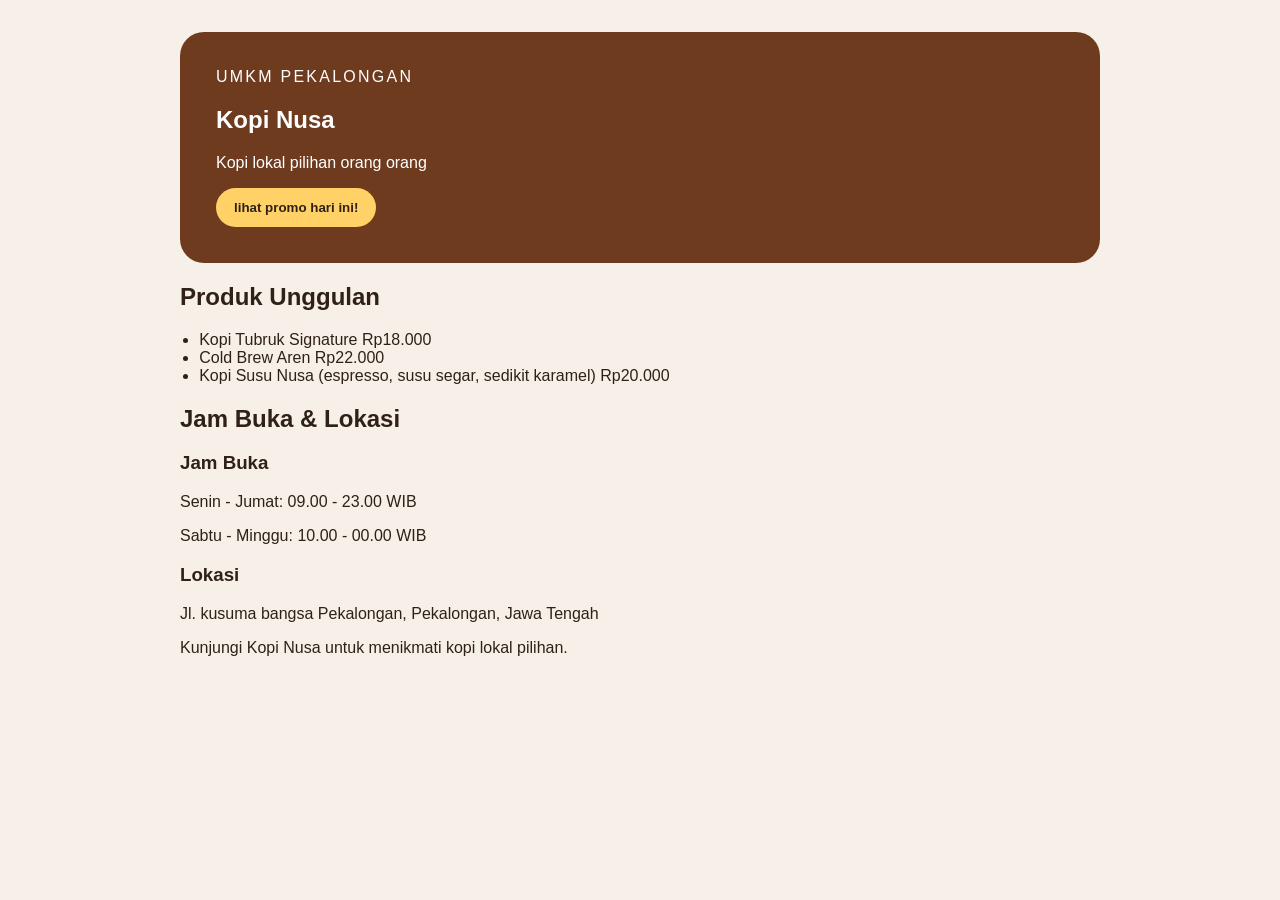
==== index.html @ 629097f1 "feat: tambah informasi lokasi,jam, produk dan promoUMKM" ====
<!doctype html>
<html lang="id">
    <head>
        <meta charset="UTF-8">
        <meta name="viewport" content="width=device-width, initial-scale=1">
        <title>Kopi Nusa - Website UMKM</title>
        <link rel="stylesheet" href="css/style.css">
     </head>
    
    <body>
        <main class="page">
            <section class="hero">
                <p class="eyebrow">umkm Pekalongan</p>
                <h1 >Kopi Nusa</h1>
                <p>Kopi lokal pilihan orang orang</p>
               <button class="promo-button" type="button">lihat promo hari ini!</button>
               <p class="promo-text">Promo beli 2 gratis 1</p>

            </section>

            <section aria-labelledby="produk-title">
                <h2 id="produk-title">Produk Unggulan</h2>
                <ul class="products">
                    <li>Kopi Tubruk Signature Rp18.000</li>
                    <li>Cold Brew Aren Rp22.000</li>
                    <li>Kopi Susu Nusa (espresso, susu segar, sedikit karamel) Rp20.000</li>

                </ul>
            </section>

            <section class="info-section" aria-labelledby="info-title">
                <h2 id="info-title">Jam Buka & Lokasi</h2>

                    <section class="info-container">
                    <section class="info-card">
                    <h3>Jam Buka</h3>
                    <p>Senin - Jumat: 09.00 - 23.00 WIB</p>
                    <p>Sabtu - Minggu: 10.00 - 00.00 WIB</p>
                </section>

                <section class="info-card">
                    <h3>Lokasi</h3>
                    <p>Jl. kusuma bangsa Pekalongan, Pekalongan, Jawa Tengah</p>
                     <p>Kunjungi Kopi Nusa untuk menikmati kopi lokal pilihan.</p>
                </section>
                
                </section>
            </section>
        </main>
        <script src="js/scrpit.js"></script>
    </body>
</html>
---- css/style.css ----
body {
    margin: 0;
    color: #2f2118;
    background: #f6f0e8;
    font-family: Arial, sans-serif;
}

.page {
    max-width: 920px;
    margin: 0 auto;
    padding: 32px 20px;
}

.hero {
    padding: 36px;
    color: white;
    background: #6f3b1f;
    border-radius: 24px;
}

.eyebrow {
    margin: 0 0 8px;
    letter-spacing: 0.14em;
    text-transform: uppercase;
}

.products {
    padding-left: 1.2rem;
}

button {
    padding: 12px 18px;
    color:#2f2118;
    font-weight: 700;
    cursor: pointer;
    background: #ffd166;
    border: 0;
    border-radius: 999px;

}
.promo-text {
    display: none;
    margin-top: 15px;
    padding: 15px 20px;
    background: #ffd166;
    color: #2f2118;
    border-radius: 12px;
    font-weight: bold;
}
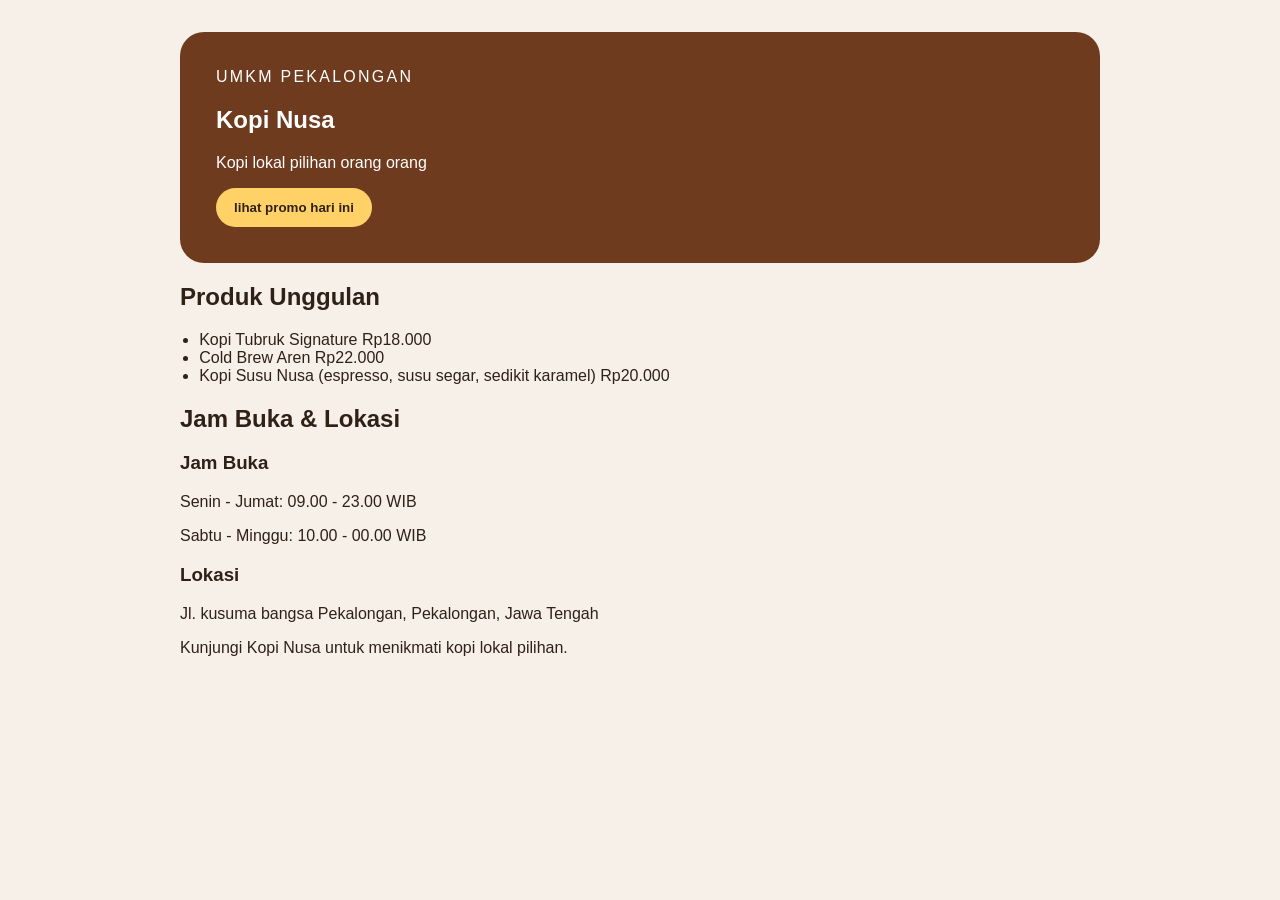
==== commit 3ba2842f: "feat: tambah informasi lokasi,promo ,jam dan produk UMKM" ====
--- a/index.html
+++ b/index.html
@@ -13,7 +13,7 @@
                 <p class="eyebrow">umkm Pekalongan</p>
                 <h1 >Kopi Nusa</h1>
                 <p>Kopi lokal pilihan orang orang</p>
-               <button class="promo-button" type="button">lihat promo hari ini!</button>
+               <button class="promo-button" type="button">lihat promo hari ini</button>
                <p class="promo-text">Promo beli 2 gratis 1</p>
 
             </section>
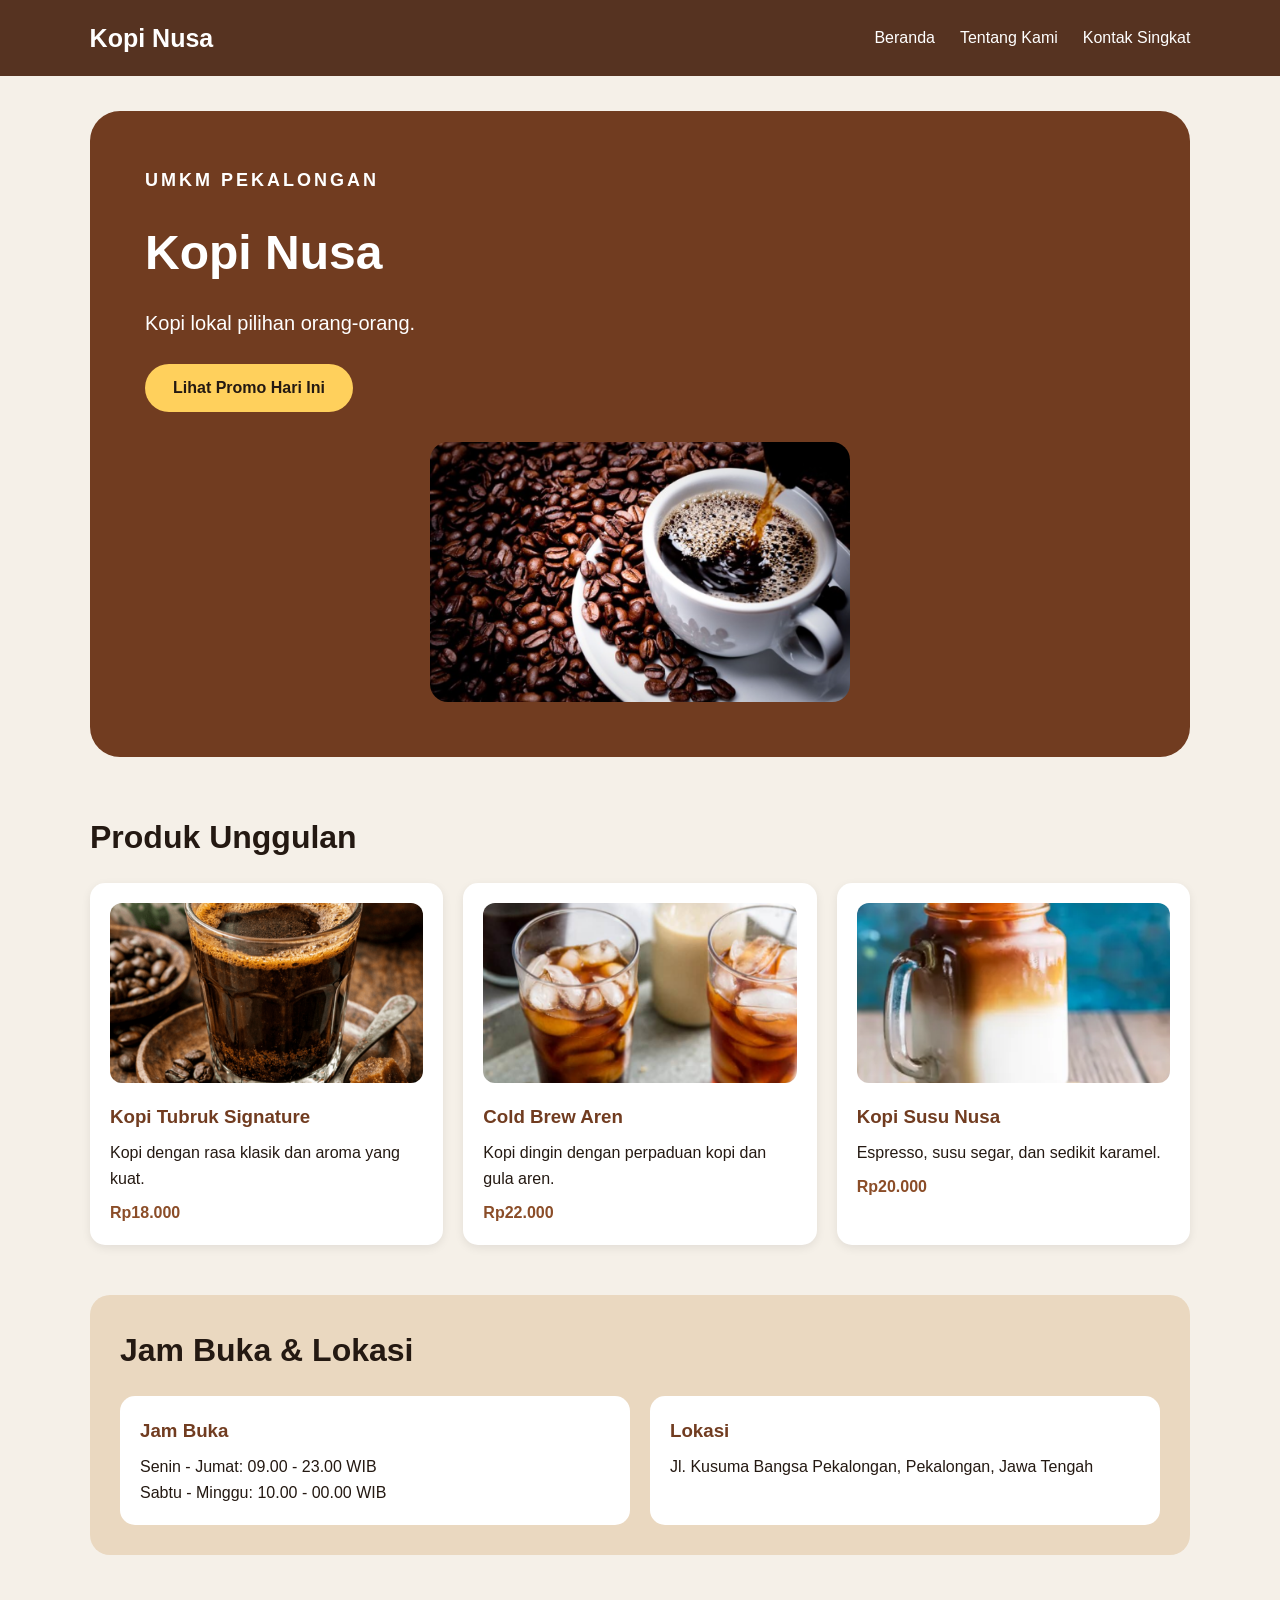
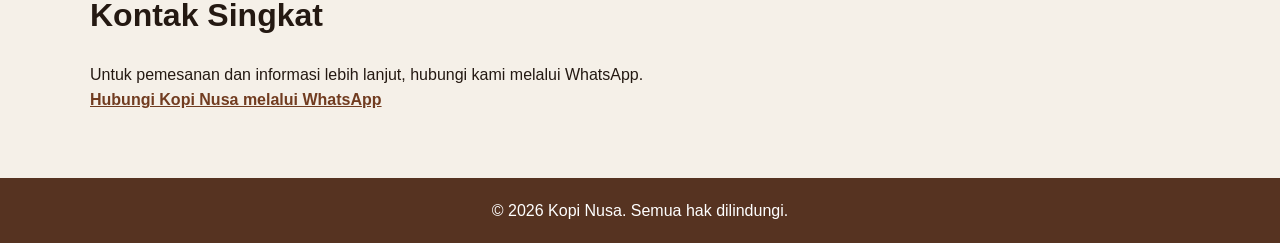
==== commit 48f224c3: "menambahkan semantik html dan halaman navigasi" ====
--- a/index.html
+++ b/index.html
@@ -1,38 +1,78 @@
-<!doctype html>
+<!DOCTYPE html>
 <html lang="id">
-    <head>
-        <meta charset="UTF-8">
-        <meta name="viewport" content="width=device-width, initial-scale=1">
-        <title>Kopi Nusa - Website UMKM</title>
-        <link rel="stylesheet" href="css/style.css">
-     </head>
-    
-    <body>
-        <main class="page">
-            <section class="hero">
-                <p class="eyebrow">umkm Pekalongan</p>
-                <h1 >Kopi Nusa</h1>
-                <p>Kopi lokal pilihan orang orang</p>
-               <button class="promo-button" type="button">lihat promo hari ini</button>
-               <p class="promo-text">Promo beli 2 gratis 1</p>
 
-            </section>
+<head>
+    <meta charset="UTF-8">
+    <meta name="viewport" content="width=device-width, initial-scale=1.0">
+    <title>Kopi Nusa - Website UMKM</title>
+    <link rel="stylesheet" href="css/style.css">
+</head>
 
-            <section aria-labelledby="produk-title">
-                <h2 id="produk-title">Produk Unggulan</h2>
-                <ul class="products">
-                    <li>Kopi Tubruk Signature Rp18.000</li>
-                    <li>Cold Brew Aren Rp22.000</li>
-                    <li>Kopi Susu Nusa (espresso, susu segar, sedikit karamel) Rp20.000</li>
+<body>
+    <a class="skip-link" href="#konten">Lewati ke konten utama</a>
+    <header class="site-header">
+        <nav class="nav" aria-label="Navigasi utama">
+            <a class="brand" href="index.html"> Kopi Nusa</a>
 
-                </ul>
-            </section>
+            <ul>
+                <li><a href="index.html" aria-current="page">Beranda</a></li>
+                <li><a href="tentang.html">Tentang Kami</a></li>
+                <li><a href="#kontak">Kontak Singkat</a></li>
+            </ul>
+        </nav>
+    </header>
 
-            <section class="info-section" aria-labelledby="info-title">
-                <h2 id="info-title">Jam Buka & Lokasi</h2>
+    <main id="konten" class="page">
 
-                    <section class="info-container">
-                    <section class="info-card">
+        <section class="hero" id="beranda" aria-labelledby="hero-title">
+            <p class="eyebrow">UMKM PEKALONGAN</p>
+            <h1 id="hero-title">Kopi Nusa</h1>
+            <p class="hero-text">Kopi lokal pilihan orang-orang.</p>
+
+            <button class="promo-button" type="button">
+                Lihat Promo Hari Ini
+            </button>
+
+            <p class="promo-text">Promo beli 2 gratis 1</p>
+
+            <img src="assets/images/kopi-nusa.png" alt="Kopi Nusa">
+        </section>
+
+        <section class="products" id="produk" aria-labelledby="produk-title">
+            <h2 id="produk-title">Produk Unggulan</h2>
+
+            <div class="product-list">
+
+                <article class="product-card">
+                    <img src="assets/images/kopi-tubruk.png" alt="Kopi Tubruk Signature">
+                    <h3>Kopi Tubruk Signature</h3>
+                    <p>Kopi dengan rasa klasik dan aroma yang kuat.</p>
+                    <p class="price">Rp18.000</p>
+                </article>
+
+                <article class="product-card">
+                    <img src="assets/images/cold-brew.png" alt="Cold Brew Aren">
+                    <h3>Cold Brew Aren</h3>
+                    <p>Kopi dingin dengan perpaduan kopi dan gula aren.</p>
+                    <p class="price">Rp22.000</p>
+                </article>
+
+                <article class="product-card">
+                    <img src="assets/images/kopi-susu.png" alt="Kopi Susu Nusa">
+                    <h3>Kopi Susu Nusa</h3>
+                    <p>Espresso, susu segar, dan sedikit karamel.</p>
+                    <p class="price">Rp20.000</p>
+                </article>
+
+            </div>
+        </section>
+
+        <section class="info-section" aria-labelledby="info-title">
+            <h2 id="info-title">Jam Buka &amp; Lokasi</h2>
+
+            <div class="info-container">
+
+                <section class="info-card">
                     <h3>Jam Buka</h3>
                     <p>Senin - Jumat: 09.00 - 23.00 WIB</p>
                     <p>Sabtu - Minggu: 10.00 - 00.00 WIB</p>
@@ -40,13 +80,28 @@
 
                 <section class="info-card">
                     <h3>Lokasi</h3>
-                    <p>Jl. kusuma bangsa Pekalongan, Pekalongan, Jawa Tengah</p>
-                     <p>Kunjungi Kopi Nusa untuk menikmati kopi lokal pilihan.</p>
+                    <p>Jl. Kusuma Bangsa Pekalongan, Pekalongan, Jawa Tengah</p>
                 </section>
-                
-                </section>
-            </section>
-        </main>
-        <script src="js/scrpit.js"></script>
-    </body>
+
+            </div>
+        </section>
+
+        <section class="contact-section" id="kontak" aria-labelledby="kontak-title">
+            <h2 id="kontak-title">Kontak Singkat</h2>
+            <p>Untuk pemesanan dan informasi lebih lanjut, hubungi kami melalui WhatsApp.</p>
+            <a href="https://wa.me/6285846058980" target="_blank">
+                Hubungi Kopi Nusa melalui WhatsApp
+            </a>
+        </section>
+
+    </main>
+
+    <footer class="site-footer">
+        <p>&copy; 2026 Kopi Nusa. Semua hak dilindungi.</p>
+    </footer>
+
+    <script src="js/scrpit.js"></script>
+
+</body>
+
 </html>
--- a/css/style.css
+++ b/css/style.css
@@ -1,49 +1,214 @@
+* {
+    box-sizing: border-box;
+    margin: 0;
+    padding: 0;
+}
+
 body {
-    margin: 0;
-    color: #2f2118;
-    background: #f6f0e8;
     font-family: Arial, sans-serif;
-}
-
+    background: #f5f0e8;
+    color: #241912;
+    line-height: 1.6;
+}
+.skip-link {
+    position: absolute;
+    left: -9999px;
+}
+
+.skip-link:focus {
+    left: 10px;
+    top: 10px;
+    background: white;
+    padding: 10px;
+}
 .page {
-    max-width: 920px;
-    margin: 0 auto;
-    padding: 32px 20px;
-}
+    width: 90%;
+    max-width: 1100px;
+    margin: auto;
+}
+
+.site-header {
+    background: #563321;
+    padding: 18px 7%;
+}
+
+.nav {
+    display: flex;
+    justify-content: space-between;
+    align-items: center;
+}
+
+.brand {
+    color: white;
+    text-decoration: none;
+    font-size: 25px;
+    font-weight: bold;
+}
+
+.nav ul {
+    display: flex;
+    gap: 25px;
+    list-style: none;
+}
+
+.nav a {
+    color: white;
+    text-decoration: none;
+}
+
+.nav a:hover {
+    text-decoration: underline;
+}
+
 
 .hero {
-    padding: 36px;
-    color: white;
-    background: #6f3b1f;
-    border-radius: 24px;
+    background: #713c20;
+    color: white;
+    padding: 55px;
+    margin: 35px 0;
+    border-radius: 30px;
+    text-align: left;
 }
 
 .eyebrow {
-    margin: 0 0 8px;
-    letter-spacing: 0.14em;
-    text-transform: uppercase;
-}
-
-.products {
-    padding-left: 1.2rem;
-}
-
-button {
-    padding: 12px 18px;
-    color:#2f2118;
-    font-weight: 700;
+    font-size: 18px;
+    font-weight: bold;
+    letter-spacing: 3px;
+    margin-bottom: 20px;
+}
+
+.hero h1 {
+    font-size: 48px;
+    margin-bottom: 15px;
+}
+
+.hero-text {
+    font-size: 20px;
+    margin-bottom: 25px;
+}
+
+.promo-button {
+    background: #ffd05c;
+    color: #241912;
+    border: none;
+    padding: 15px 28px;
+    border-radius: 30px;
+    font-size: 16px;
+    font-weight: bold;
     cursor: pointer;
-    background: #ffd166;
-    border: 0;
-    border-radius: 999px;
-
-}
+}
+
+.promo-button:hover {
+    background: #f2bd35;
+}
+
 .promo-text {
     display: none;
     margin-top: 15px;
-    padding: 15px 20px;
-    background: #ffd166;
-    color: #2f2118;
+    color: #ffd05c;
+    font-weight: bold;
+}
+
+.hero img {
+    display: block;
+    width: 420px;
+    max-width: 100%;
+    height: 260px;
+    object-fit: cover;
+    margin: 30px auto 0;
+    border-radius: 18px;
+}
+
+.products {
+    padding: 20px 0;
+}
+
+.products h2,
+.info-section h2,
+.contact-section h2 {
+    font-size: 32px;
+    margin-bottom: 20px;
+}
+
+.product-list {
+    display: flex;
+    gap: 20px;
+    flex-wrap: wrap;
+}
+
+.product-card {
+    background: white;
+    padding: 20px;
+    border-radius: 15px;
+    flex: 1;
+    min-width: 220px;
+    box-shadow: 0 3px 10px rgba(0, 0, 0, 0.08);
+}
+
+.product-card img {
+    width: 100%;
+    height: 180px;
+    object-fit: cover;
     border-radius: 12px;
-    font-weight: bold;
+    margin-bottom: 12px;
+}
+
+.product-card h3 {
+    color: #713c20;
+    margin-bottom: 8px;
+}
+
+.price {
+    color: #8b4d28;
+    font-weight: bold;
+    margin-top: 8px;
+}
+
+.info-section {
+    background: #ead8c0;
+    padding: 30px;
+    margin-top: 30px;
+    border-radius: 20px;
+}
+
+.info-container {
+    display: flex;
+    gap: 20px;
+    flex-wrap: wrap;
+}
+
+.info-card {
+    background: white;
+    padding: 20px;
+    border-radius: 15px;
+    flex: 1;
+    min-width: 250px;
+}
+
+.info-card h3 {
+    color: #713c20;
+    margin-bottom: 8px;
+}
+
+.contact-section {
+    padding: 35px 0;
+}
+
+.contact-section a {
+    color: #713c20;
+    font-weight: bold;
+}
+
+.site-footer {
+    background: #563321;
+    color: white;
+    text-align: center;
+    padding: 20px;
+    margin-top: 30px;
+}
+
+a:focus-visible,
+button:focus-visible {
+    outline: 3px solid #ffd05c;
+    outline-offset: 3px;
 }
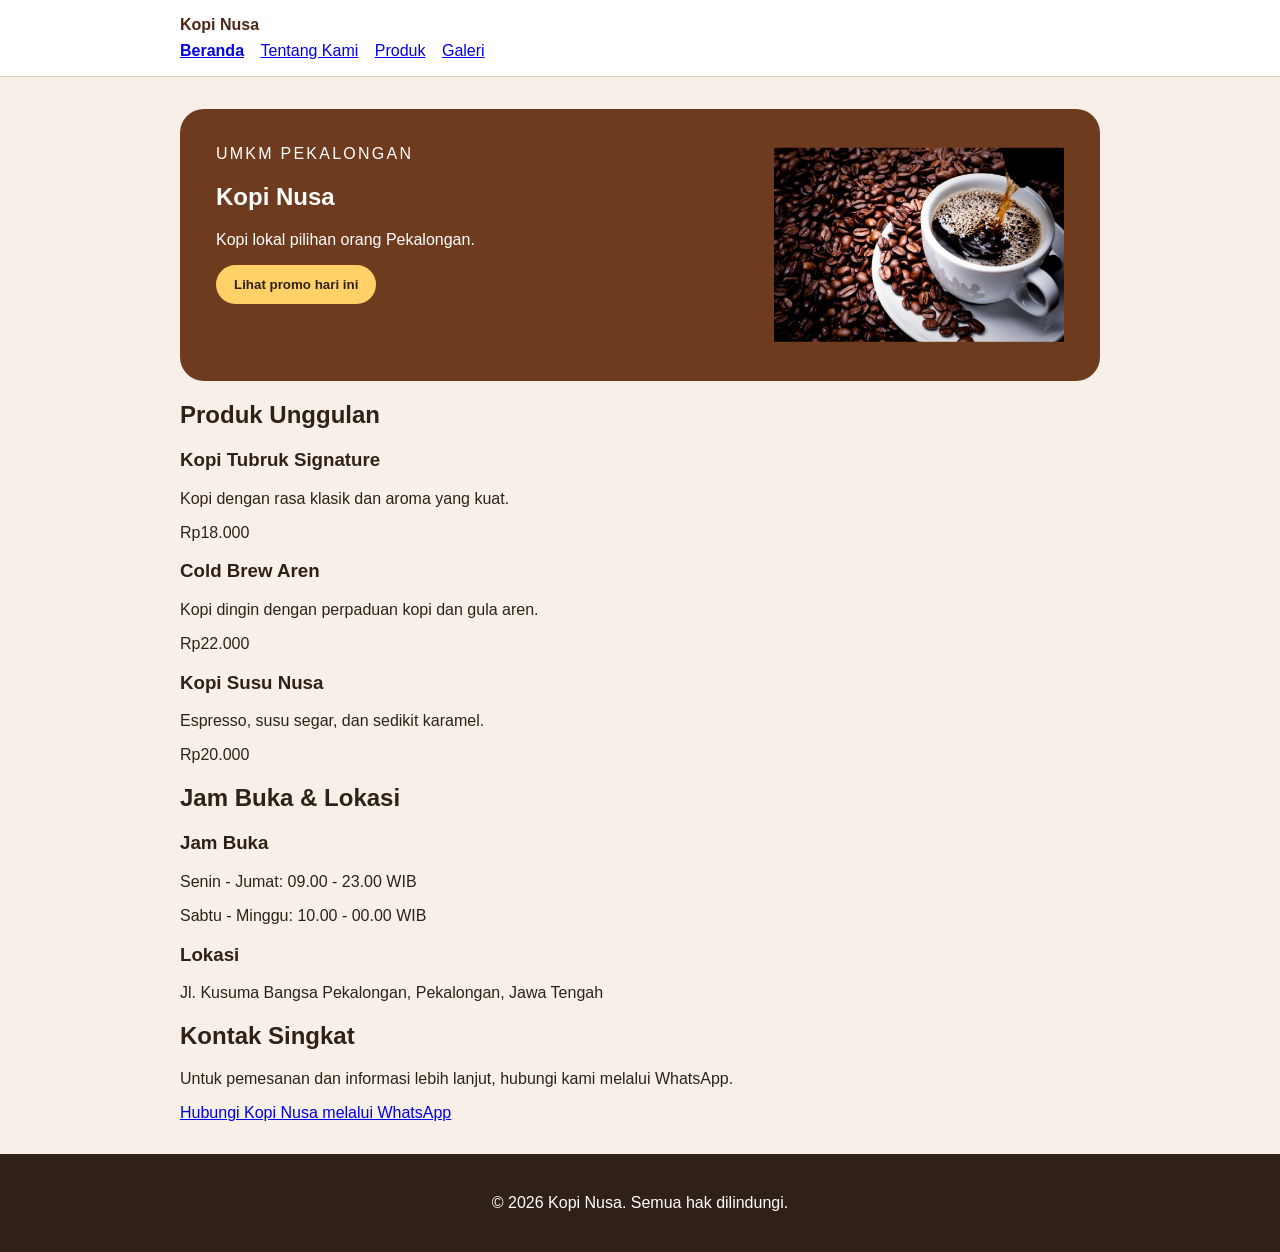
==== commit 68a5e64d: "feat: tambah media dan tabel katalog" ====
--- a/index.html
+++ b/index.html
@@ -1,107 +1,74 @@
-<!DOCTYPE html>
+<!doctype html>
 <html lang="id">
-
 <head>
-    <meta charset="UTF-8">
-    <meta name="viewport" content="width=device-width, initial-scale=1.0">
+    <meta charset="utf-8">
+    <meta name="viewport" content="width=device-width, initial-scale=1">
     <title>Kopi Nusa - Website UMKM</title>
     <link rel="stylesheet" href="css/style.css">
 </head>
-
 <body>
-    <a class="skip-link" href="#konten">Lewati ke konten utama</a>
-    <header class="site-header">
-        <nav class="nav" aria-label="Navigasi utama">
-            <a class="brand" href="index.html"> Kopi Nusa</a>
-
-            <ul>
-                <li><a href="index.html" aria-current="page">Beranda</a></li>
-                <li><a href="tentang.html">Tentang Kami</a></li>
-                <li><a href="#kontak">Kontak Singkat</a></li>
-            </ul>
-        </nav>
-    </header>
-
+<a class="skip-link" href="#konten">Lewati ke konten utama</a>
+<header class="site-header">
+    <nav class="nav" aria-label="Navigasi utama">
+        <a class="brand" href="index.html">Kopi Nusa</a>
+        <ul>
+            <li><a aria-current="page" href="index.html">Beranda</a></li>
+            <li><a href="tentang.html">Tentang Kami</a></li>
+            <li><a href="produk.html">Produk</a></li>
+            <li><a href="galeri.html">Galeri</a></li>
+        </ul>
+    </nav>
+</header>
     <main id="konten" class="page">
-
-        <section class="hero" id="beranda" aria-labelledby="hero-title">
+        <section class="hero">
             <p class="eyebrow">UMKM PEKALONGAN</p>
-            <h1 id="hero-title">Kopi Nusa</h1>
-            <p class="hero-text">Kopi lokal pilihan orang-orang.</p>
-
-            <button class="promo-button" type="button">
-                Lihat Promo Hari Ini
-            </button>
-
-            <p class="promo-text">Promo beli 2 gratis 1</p>
-
-            <img src="assets/images/kopi-nusa.png" alt="Kopi Nusa">
+            <h1>Kopi Nusa</h1>
+            <p>Kopi lokal pilihan orang Pekalongan.</p>
+            <button id="promoButton" type="button">Lihat promo hari ini</button>
+            <p id="promoText" class="promo-text">Promo hari ini: Beli 2 minuman kopi, gratis 1 untuk pelanggan.</p>
+            <img class="hero-image" src="assets/images/hero-kopi.png" alt="Produk kopi Kopi Nusa di atas meja">
         </section>
-
-        <section class="products" id="produk" aria-labelledby="produk-title">
-            <h2 id="produk-title">Produk Unggulan</h2>
-
-            <div class="product-list">
-
-                <article class="product-card">
-                    <img src="assets/images/kopi-tubruk.png" alt="Kopi Tubruk Signature">
-                    <h3>Kopi Tubruk Signature</h3>
-                    <p>Kopi dengan rasa klasik dan aroma yang kuat.</p>
-                    <p class="price">Rp18.000</p>
-                </article>
-
-                <article class="product-card">
-                    <img src="assets/images/cold-brew.png" alt="Cold Brew Aren">
-                    <h3>Cold Brew Aren</h3>
-                    <p>Kopi dingin dengan perpaduan kopi dan gula aren.</p>
-                    <p class="price">Rp22.000</p>
-                </article>
-
-                <article class="product-card">
-                    <img src="assets/images/kopi-susu.png" alt="Kopi Susu Nusa">
-                    <h3>Kopi Susu Nusa</h3>
-                    <p>Espresso, susu segar, dan sedikit karamel.</p>
-                    <p class="price">Rp20.000</p>
-                </article>
-
+        <section>
+            <h2>Produk Unggulan</h2>
+            <article class="product-card">
+                <h3>Kopi Tubruk Signature</h3>
+                <p>Kopi dengan rasa klasik dan aroma yang kuat.</p>
+                <p class="price">Rp18.000</p>
+            </article>
+            <article class="product-card">
+                <h3>Cold Brew Aren</h3>
+                <p>Kopi dingin dengan perpaduan kopi dan gula aren.</p>
+                <p class="price">Rp22.000</p>
+            </article>
+            <article class="product-card">
+                <h3>Kopi Susu Nusa</h3>
+                <p>Espresso, susu segar, dan sedikit karamel.</p>
+                <p class="price">Rp20.000</p>
+            </article>
+        </section>
+        <section class="info-section">
+            <h2>Jam Buka &amp; Lokasi</h2>
+            <div class="info-card">
+                <h3>Jam Buka</h3>
+                <p>Senin - Jumat: 09.00 - 23.00 WIB</p>
+                <p>Sabtu - Minggu: 10.00 - 00.00 WIB</p>
             </div>
-        </section>
-
-        <section class="info-section" aria-labelledby="info-title">
-            <h2 id="info-title">Jam Buka &amp; Lokasi</h2>
-
-            <div class="info-container">
-
-                <section class="info-card">
-                    <h3>Jam Buka</h3>
-                    <p>Senin - Jumat: 09.00 - 23.00 WIB</p>
-                    <p>Sabtu - Minggu: 10.00 - 00.00 WIB</p>
-                </section>
-
-                <section class="info-card">
-                    <h3>Lokasi</h3>
-                    <p>Jl. Kusuma Bangsa Pekalongan, Pekalongan, Jawa Tengah</p>
-                </section>
-
+            <div class="info-card">
+                <h3>Lokasi</h3>
+                <p>Jl. Kusuma Bangsa Pekalongan, Pekalongan, Jawa Tengah</p>
             </div>
-        </section>
-
-        <section class="contact-section" id="kontak" aria-labelledby="kontak-title">
-            <h2 id="kontak-title">Kontak Singkat</h2>
-            <p>Untuk pemesanan dan informasi lebih lanjut, hubungi kami melalui WhatsApp.</p>
-            <a href="https://wa.me/6285846058980" target="_blank">
-                Hubungi Kopi Nusa melalui WhatsApp
-            </a>
-        </section>
-
-    </main>
-
-    <footer class="site-footer">
+            </section>
+                <section class="contact-section" id="kontak" aria-labelledby="kontak-title">
+                        <h2 id="kontak-title">Kontak Singkat</h2>
+                        <p>Untuk pemesanan dan informasi lebih lanjut, hubungi kami melalui WhatsApp.</p>
+                        <a href="https://wa.me/6285846058980" target="_blank">
+                            Hubungi Kopi Nusa melalui WhatsApp
+                        </a>
+            </section>
+        </main>
+   <footer class="site-footer">
         <p>&copy; 2026 Kopi Nusa. Semua hak dilindungi.</p>
     </footer>
-
     <script src="js/scrpit.js"></script>
-
 </body>
-
 </html>
--- a/css/style.css
+++ b/css/style.css
@@ -1,214 +1,164 @@
-* {
-    box-sizing: border-box;
+body {
     margin: 0;
-    padding: 0;
+    color: #2f2118;
+    background: #f6f0e8;
+    font-family: Arial, sans-serif;
 }
 
-body {
-    font-family: Arial, sans-serif;
-    background: #f5f0e8;
-    color: #241912;
-    line-height: 1.6;
-}
-.skip-link {
-    position: absolute;
-    left: -9999px;
+.page {
+    max-width: 920px;
+    margin: 0 auto;
+    padding: 32px 20px;
 }
 
-.skip-link:focus {
-    left: 10px;
-    top: 10px;
-    background: white;
-    padding: 10px;
-}
-.page {
-    width: 90%;
-    max-width: 1100px;
-    margin: auto;
+.hero {
+    position: relative;
+    min-height: 200px;
+    padding: 36px;
+    padding-right: 430px;
+    color: white;
+    background: #6f3b1f;
+    border-radius: 24px;
 }
 
-.site-header {
-    background: #563321;
-    padding: 18px 7%;
+.hero img {
+    position: absolute;
+    top: 50%;
+    right: 36px;
+    width: 290px;
+    max-width: 38%;
+    height: auto;
+    transform: translateY(-50%);
+    pointer-events: none;
 }
 
-.nav {
-    display: flex;
-    justify-content: space-between;
-    align-items: center;
-}
-
-.brand {
-    color: white;
-    text-decoration: none;
-    font-size: 25px;
-    font-weight: bold;
-}
-
-.nav ul {
-    display: flex;
-    gap: 25px;
-    list-style: none;
-}
-
-.nav a {
-    color: white;
-    text-decoration: none;
-}
-
-.nav a:hover {
-    text-decoration: underline;
+.eyebrow {
+    margin: 0 0 8px;
+    letter-spacing: 0.14em;
+    text-transform: uppercase;
 }
 
 
-.hero {
-    background: #713c20;
-    color: white;
-    padding: 55px;
-    margin: 35px 0;
-    border-radius: 30px;
-    text-align: left;
+
+.products {
+    padding-left: 1.2rem;
 }
 
-.eyebrow {
-    font-size: 18px;
-    font-weight: bold;
-    letter-spacing: 3px;
-    margin-bottom: 20px;
-}
-
-.hero h1 {
-    font-size: 48px;
-    margin-bottom: 15px;
-}
-
-.hero-text {
-    font-size: 20px;
-    margin-bottom: 25px;
-}
-
-.promo-button {
-    background: #ffd05c;
-    color: #241912;
-    border: none;
-    padding: 15px 28px;
-    border-radius: 30px;
-    font-size: 16px;
-    font-weight: bold;
+button {
+    position: relative; 
+    z-index: 2;
+    padding: 12px 18px;
+    color:#2f2118;
+    font-weight: 700;
     cursor: pointer;
-}
-
-.promo-button:hover {
-    background: #f2bd35;
+    background: #ffd166;
+    border: 0;
+    border-radius: 999px;
 }
 
 .promo-text {
     display: none;
     margin-top: 15px;
-    color: #ffd05c;
+    padding: 15px 20px;
+    background: #ffd166;
+    color: #2f2118;
+    border-radius: 12px;
     font-weight: bold;
 }
 
-.hero img {
-    display: block;
-    width: 420px;
-    max-width: 100%;
-    height: 260px;
-    object-fit: cover;
-    margin: 30px auto 0;
-    border-radius: 18px;
+.skip-link { 
+    position: absolute; left: -9999px; 
+    padding: 8px 12px; color: white;
+    background: #2f2118; 
+}
+.skip-link:focus {
+    top: 8px;
+    left: 8px;
+}
+.site-header {
+    padding: 16px 20px; 
+    background:white; 
+    border-bottom: 
+    1px solid #dccbbc; 
+}
+.nav { 
+    max-width: 920px; 
+    margin: 0 auto; 
+}
+.brand {
+    display: inline-block;
+    margin-bottom: 8px;
+    color: #4b2715;
+    font-weight: 800;
+    text-decoration: none;
 }
 
-.products {
-    padding: 20px 0;
+.nav ul {
+    padding: 0;
+    margin: 0;
+    list-style: none;
 }
 
-.products h2,
-.info-section h2,
-.contact-section h2 {
-    font-size: 32px;
-    margin-bottom: 20px;
+.nav li {
+    display: inline-block;
+    margin-right: 12px;
 }
 
-.product-list {
-    display: flex;
-    gap: 20px;
-    flex-wrap: wrap;
+.nav a[aria-current="page"] {
+    font-weight: 800;
 }
 
-.product-card {
-    background: white;
-    padding: 20px;
-    border-radius: 15px;
-    flex: 1;
-    min-width: 220px;
-    box-shadow: 0 3px 10px rgba(0, 0, 0, 0.08);
+a:focus-visible {
+    outline: 3px solid #2563eb;
+    outline-offset: 3px;
 }
 
-.product-card img {
-    width: 100%;
-    height: 180px;
-    object-fit: cover;
-    border-radius: 12px;
-    margin-bottom: 12px;
-}
-
-.product-card h3 {
-    color: #713c20;
-    margin-bottom: 8px;
-}
-
-.price {
-    color: #8b4d28;
-    font-weight: bold;
-    margin-top: 8px;
-}
-
-.info-section {
-    background: #ead8c0;
-    padding: 30px;
-    margin-top: 30px;
-    border-radius: 20px;
-}
-
-.info-container {
-    display: flex;
-    gap: 20px;
-    flex-wrap: wrap;
-}
-
-.info-card {
-    background: white;
-    padding: 20px;
-    border-radius: 15px;
-    flex: 1;
-    min-width: 250px;
-}
-
-.info-card h3 {
-    color: #713c20;
-    margin-bottom: 8px;
-}
-
-.contact-section {
-    padding: 35px 0;
-}
-
-.contact-section a {
-    color: #713c20;
-    font-weight: bold;
+button:focus-visible {
+    outline: 3px solid #2563eb;
+    outline-offset: 3px;
 }
 
 .site-footer {
-    background: #563321;
+    padding: 24px 20px;
     color: white;
     text-align: center;
-    padding: 20px;
-    margin-top: 30px;
+    background: #2f2118;
 }
 
-a:focus-visible,
-button:focus-visible {
-    outline: 3px solid #ffd05c;
-    outline-offset: 3px;
+img {
+    max-width: 50%;
+    height: auto;
+}
+
+figure {
+    margin: 0 0 24px;
+}
+
+figcaption {
+    margin-top: 8px;
+    color: #6b5b52;
+}
+
+table {
+    width: 100%;
+    border-collapse: collapse;
+    margin-top: 12px;
+}
+
+caption {
+    margin-bottom: 8px;
+    font-weight: 700;
+    text-align: left;
+}
+
+th {
+    padding: 10px;
+    text-align: left;
+    border: 1px solid #dccbbc;
+}
+
+td {
+    padding: 10px;
+    text-align: left;
+    border: 1px solid #dccbbc;
 }
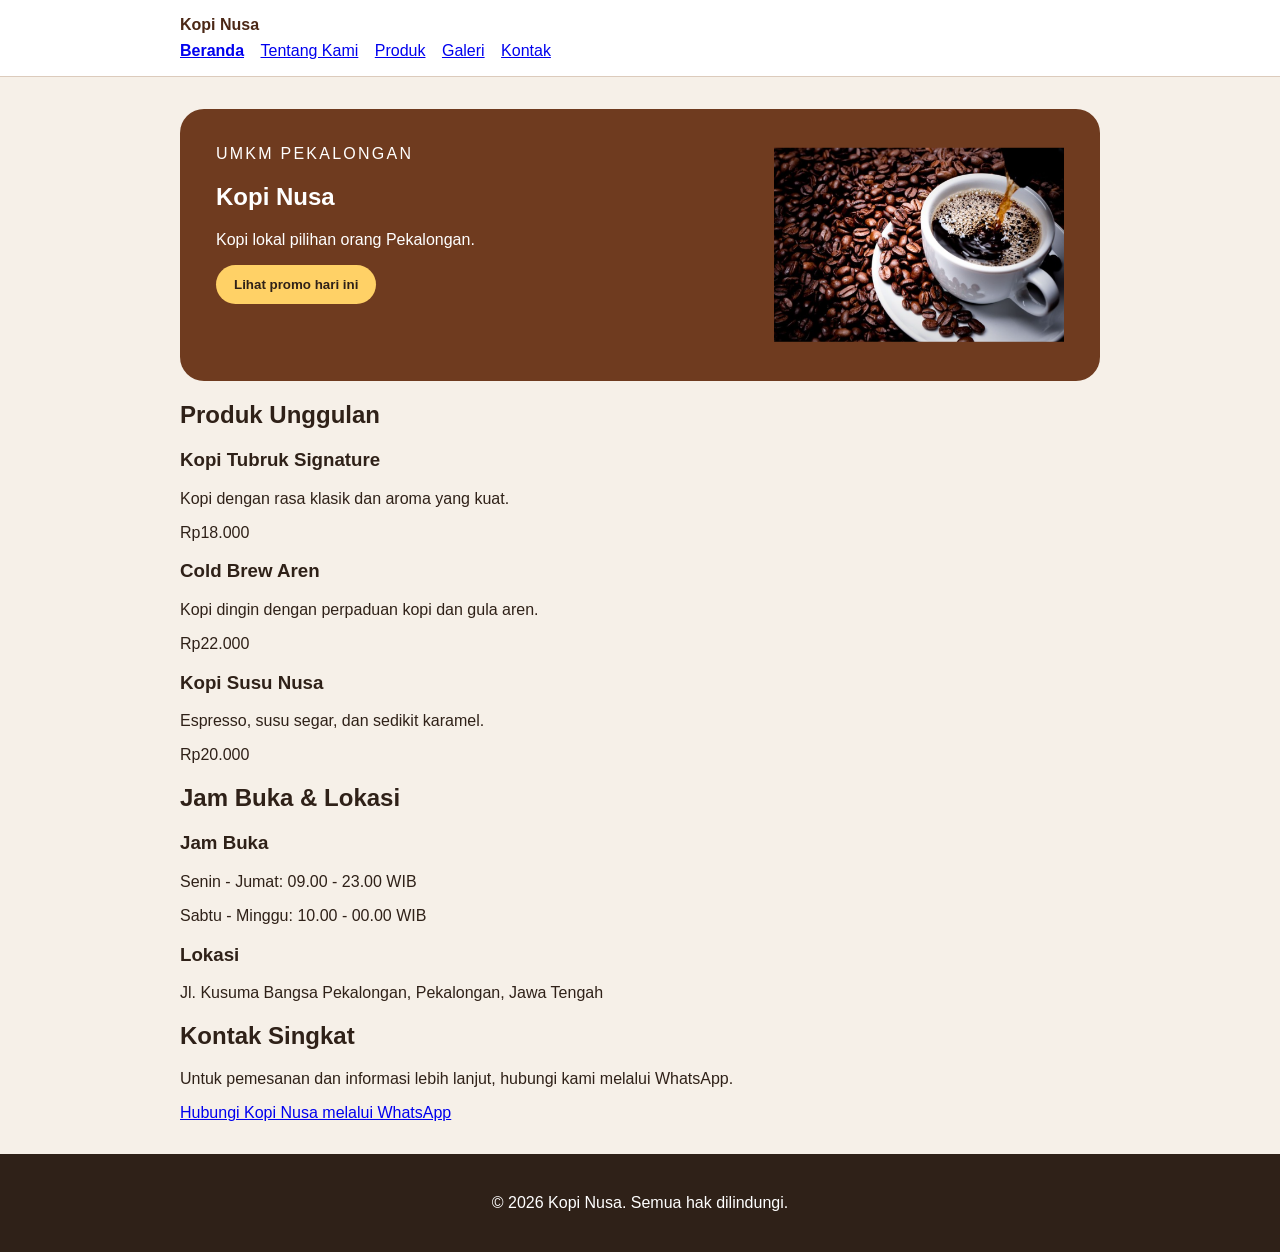
==== commit 6faa7c82: "feat: tambah form kontak aksesibel dan preview" ====
--- a/index.html
+++ b/index.html
@@ -16,6 +16,7 @@
             <li><a href="tentang.html">Tentang Kami</a></li>
             <li><a href="produk.html">Produk</a></li>
             <li><a href="galeri.html">Galeri</a></li>
+            <li><a href="kontak.html">Kontak</a></li>
         </ul>
     </nav>
 </header>
--- a/css/style.css
+++ b/css/style.css
@@ -161,4 +161,20 @@
     padding: 10px;
     text-align: left;
     border: 1px solid #dccbbc;
+}.field { 
+    margin-bottom: 
+    16px; 
+}
+.field label { 
+    display: block; 
+    margin-bottom: 6px; 
+}
+fieldset { 
+    margin: 0 0 16px; 
+}
+#preview-form { 
+    padding: 16px; 
+    white-space: pre-wrap; 
+    background: white; 
+    border: 1px solid #ccc;
 }
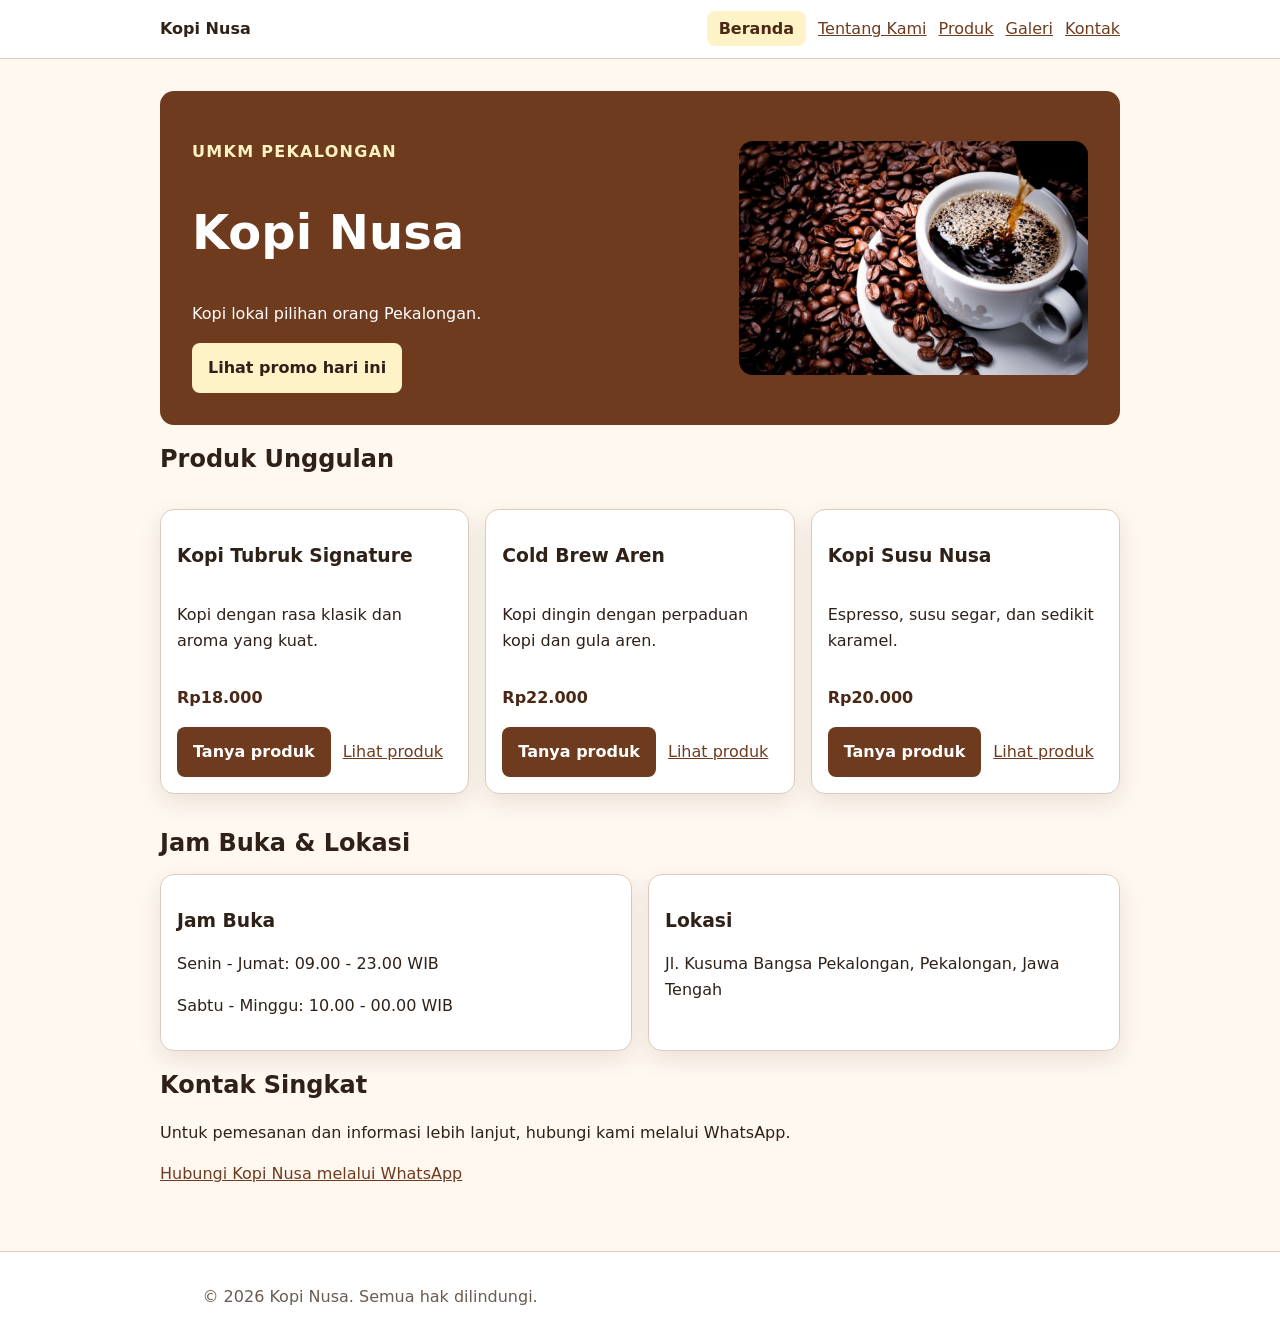
==== commit 607db80a: "feat: bangun layout flexbox dan grid" ====
--- a/index.html
+++ b/index.html
@@ -22,30 +22,45 @@
 </header>
     <main id="konten" class="page">
         <section class="hero">
-            <p class="eyebrow">UMKM PEKALONGAN</p>
-            <h1>Kopi Nusa</h1>
-            <p>Kopi lokal pilihan orang Pekalongan.</p>
-            <button id="promoButton" type="button">Lihat promo hari ini</button>
-            <p id="promoText" class="promo-text">Promo hari ini: Beli 2 minuman kopi, gratis 1 untuk pelanggan.</p>
+            <div class="hero-content">
+                <p class="eyebrow">UMKM PEKALONGAN</p>
+                <h1>Kopi Nusa</h1>
+                <p>Kopi lokal pilihan orang Pekalongan.</p>
+                <button id="promoButton" type="button">Lihat promo hari ini</button>
+            </div>
             <img class="hero-image" src="assets/images/hero-kopi.png" alt="Produk kopi Kopi Nusa di atas meja">
         </section>
         <section>
             <h2>Produk Unggulan</h2>
-            <article class="product-card">
-                <h3>Kopi Tubruk Signature</h3>
-                <p>Kopi dengan rasa klasik dan aroma yang kuat.</p>
-                <p class="price">Rp18.000</p>
-            </article>
-            <article class="product-card">
-                <h3>Cold Brew Aren</h3>
-                <p>Kopi dingin dengan perpaduan kopi dan gula aren.</p>
-                <p class="price">Rp22.000</p>
-            </article>
-            <article class="product-card">
-                <h3>Kopi Susu Nusa</h3>
-                <p>Espresso, susu segar, dan sedikit karamel.</p>
-                <p class="price">Rp20.000</p>
-            </article>
+            <div class="product-grid">
+                <article class="product-card">
+                    <h3>Kopi Tubruk Signature</h3>
+                    <p>Kopi dengan rasa klasik dan aroma yang kuat.</p>
+                    <p class="price">Rp18.000</p>
+                    <div class="card-actions">
+                        <a class="button" href="kontak.html">Tanya produk</a>
+                        <a href="produk.html">Lihat produk</a>
+                    </div>
+                </article>
+                <article class="product-card">
+                    <h3>Cold Brew Aren</h3>
+                    <p>Kopi dingin dengan perpaduan kopi dan gula aren.</p>
+                    <p class="price">Rp22.000</p>
+                    <div class="card-actions">
+                        <a class="button" href="kontak.html">Tanya produk</a>
+                        <a href="produk.html">Lihat produk</a>
+                    </div>
+                </article>
+                <article class="product-card">
+                    <h3>Kopi Susu Nusa</h3>
+                    <p>Espresso, susu segar, dan sedikit karamel.</p>
+                    <p class="price">Rp20.000</p>
+                    <div class="card-actions">
+                        <a class="button" href="kontak.html">Tanya produk</a>
+                        <a href="produk.html">Lihat produk</a>
+                    </div>
+                </article>
+            </div>
         </section>
         <section class="info-section">
             <h2>Jam Buka &amp; Lokasi</h2>
@@ -70,6 +85,6 @@
    <footer class="site-footer">
         <p>&copy; 2026 Kopi Nusa. Semua hak dilindungi.</p>
     </footer>
-    <script src="js/scrpit.js"></script>
+  <script src="js/scrpit.js"></script>
 </body>
 </html>
--- a/css/style.css
+++ b/css/style.css
@@ -1,180 +1,344 @@
+:root {
+  --color-primary: #6f3b1f;
+  --color-primary-strong: #4b2715;
+  --color-text: #2f2118;
+  --color-muted: #6b5b52;
+  --color-surface: #ffffff;
+  --color-surface-soft: #fff8f0;
+  --color-border: #dccbbc;
+  --color-focus: #1d4ed8;
+  --space-1: 0.5rem;
+  --space-2: 0.75rem;
+  --space-3: 1rem;
+  --space-4: 1.5rem;
+  --space-5: 2rem;
+  --radius-sm: 0.5rem;
+  --radius-md: 0.875rem;
+  --shadow-card: 0 0.5rem 1.5rem rgb(47 33 24 / 0.1);
+}
+
+*,
+*::before,
+*::after {
+  box-sizing: border-box;
+}
+
+html { color-scheme: light; }
+
 body {
-    margin: 0;
-    color: #2f2118;
-    background: #f6f0e8;
-    font-family: Arial, sans-serif;
-}
-
-.page {
-    max-width: 920px;
-    margin: 0 auto;
-    padding: 32px 20px;
-}
+  margin: 0;
+  color: var(--color-text);
+  background: var(--color-surface-soft);
+  font-family: system-ui, -apple-system, BlinkMacSystemFont, "Segoe UI", sans-serif;
+  font-size: 1rem;
+  line-height: 1.6;
+}
+
+img { max-width: 100%; height: auto; }
+a { color: var(--color-primary); }
+a:hover { color: var(--color-primary-strong); }
+
+:focus-visible { 
+  outline: 3px solid var(--color-focus);
+  outline-offset: 3px; 
+}
+
+.skip-link {
+  position: absolute;
+  top: -5rem;
+  left: var(--space-3);
+  padding: var(--space-2) var(--space-3);
+  color: var(--color-surface);
+  background: var(--color-text);
+}
+.skip-link:focus { top: var(--space-3); }
+
+.site-header,
+.site-footer {
+  padding: var(--space-3) var(--space-4);
+  background: var(--color-surface);
+  border-bottom: 1px solid var(--color-border);
+}
+
+.site-footer {
+  margin-top: var(--space-5);
+  color: var(--color-muted);
+  text-align: center;
+  border-top: 1px solid var(--color-border);
+  border-bottom: 0;
+}
+
+.nav,
+.page { 
+  width: min(100% - 2rem, 60rem); 
+  margin-inline: auto; 
+}
+
+.nav {
+  display: flex;
+  gap: var(--space-3);
+  align-items: center;
+  justify-content: space-between;
+}
+
+.brand {
+  display: inline-block;
+  margin-bottom: 0;
+  color: var(--color-text);
+  font-weight: 800;
+  text-decoration: none;
+}
+
+.nav ul {
+  display: flex;
+  gap: var(--space-2);
+  flex-wrap: wrap;
+  padding: 0;
+  margin: 0;
+  list-style: none;
+}
+
+.nav li {
+  margin: 0;
+}
+.nav a[aria-current="page"] {
+  padding: var(--space-1) var(--space-2);
+  color: var(--color-primary-strong);
+  font-weight: 700;
+  text-decoration: none;
+  background: #fef3c7;
+  border-radius: var(--radius-sm);
+}
+
+.page { padding-block: var(--space-5); }
 
 .hero {
-    position: relative;
-    min-height: 200px;
-    padding: 36px;
-    padding-right: 430px;
-    color: white;
-    background: #6f3b1f;
-    border-radius: 24px;
-}
-
-.hero img {
-    position: absolute;
-    top: 50%;
-    right: 36px;
-    width: 290px;
-    max-width: 38%;
-    height: auto;
-    transform: translateY(-50%);
-    pointer-events: none;
-}
-
-.eyebrow {
-    margin: 0 0 8px;
-    letter-spacing: 0.14em;
-    text-transform: uppercase;
-}
-
-
-
-.products {
-    padding-left: 1.2rem;
-}
-
+  display: grid;
+  grid-template-columns: 1.2fr 0.8fr;
+  gap: var(--space-4);
+  align-items: center;
+  padding: var(--space-5);
+  color: var(--color-surface);
+  background: var(--color-primary);
+  border-radius: var(--radius-md);
+}
+
+.hero-image {
+  width: 100%;
+  border-radius: var(--radius-md);
+}
+
+h1,
+h2,
+h3 { 
+  line-height: 1.2; 
+  text-wrap: balance; 
+}
+h1 { 
+  font-size: clamp(2rem, 6vw, 3rem); 
+}
+p,
+li { 
+  max-width: 68ch; 
+}
+.eyebrow { color: var(--color-primary); 
+  font-weight: 800; letter-spacing: 0.08em; 
+  text-transform: uppercase; 
+}
+.hero .eyebrow { 
+  color: #fef3c7; 
+}
+.price { 
+  color: var(--color-primary-strong); 
+  font-weight: 800; 
+}
+
+.button,
 button {
-    position: relative; 
-    z-index: 2;
-    padding: 12px 18px;
-    color:#2f2118;
-    font-weight: 700;
-    cursor: pointer;
-    background: #ffd166;
-    border: 0;
-    border-radius: 999px;
-}
-
-.promo-text {
-    display: none;
-    margin-top: 15px;
-    padding: 15px 20px;
-    background: #ffd166;
-    color: #2f2118;
-    border-radius: 12px;
-    font-weight: bold;
-}
-
-.skip-link { 
-    position: absolute; left: -9999px; 
-    padding: 8px 12px; color: white;
-    background: #2f2118; 
-}
-.skip-link:focus {
-    top: 8px;
-    left: 8px;
-}
-.site-header {
-    padding: 16px 20px; 
-    background:white; 
-    border-bottom: 
-    1px solid #dccbbc; 
-}
-.nav { 
-    max-width: 920px; 
-    margin: 0 auto; 
-}
-.brand {
-    display: inline-block;
-    margin-bottom: 8px;
-    color: #4b2715;
-    font-weight: 800;
-    text-decoration: none;
-}
-
-.nav ul {
-    padding: 0;
-    margin: 0;
-    list-style: none;
-}
-
-.nav li {
-    display: inline-block;
-    margin-right: 12px;
-}
-
-.nav a[aria-current="page"] {
-    font-weight: 800;
-}
-
-a:focus-visible {
-    outline: 3px solid #2563eb;
-    outline-offset: 3px;
-}
-
-button:focus-visible {
-    outline: 3px solid #2563eb;
-    outline-offset: 3px;
-}
-
-.site-footer {
-    padding: 24px 20px;
-    color: white;
-    text-align: center;
-    background: #2f2118;
-}
-
-img {
-    max-width: 50%;
-    height: auto;
-}
-
-figure {
-    margin: 0 0 24px;
-}
-
-figcaption {
-    margin-top: 8px;
-    color: #6b5b52;
-}
-
-table {
-    width: 100%;
-    border-collapse: collapse;
-    margin-top: 12px;
-}
-
-caption {
-    margin-bottom: 8px;
-    font-weight: 700;
-    text-align: left;
-}
-
-th {
-    padding: 10px;
-    text-align: left;
-    border: 1px solid #dccbbc;
-}
-
-td {
-    padding: 10px;
-    text-align: left;
-    border: 1px solid #dccbbc;
-}.field { 
-    margin-bottom: 
-    16px; 
-}
-.field label { 
-    display: block; 
-    margin-bottom: 6px; 
-}
-fieldset { 
-    margin: 0 0 16px; 
-}
-#preview-form { 
-    padding: 16px; 
-    white-space: pre-wrap; 
-    background: white; 
-    border: 1px solid #ccc;
+  display: inline-block;
+  padding: var(--space-2) var(--space-3);
+  color: var(--color-surface);
+  font: inherit;
+  font-weight: 700;
+  text-decoration: none;
+  cursor: pointer;
+  background: var(--color-primary);
+  border: 0;
+  border-radius: var(--radius-sm);
+}
+.button:hover,
+button:hover { 
+  color: var(--color-surface); 
+  background: var(--color-primary-strong); 
+}
+.hero button { 
+  color: var(--color-text); 
+  background: #fef3c7; 
+}
+.hero button:hover { 
+  color: var(--color-text); 
+  background: #fde68a; 
+}
+
+.product-card,
+.media-card,
+.info-card,
+table,
+form {
+  margin-block: var(--space-3);
+  padding: var(--space-3);
+  background: var(--color-surface);
+  border: 1px solid var(--color-border);
+  border-radius: var(--radius-md);
+  box-shadow: var(--shadow-card);
+}
+
+figure { 
+  margin-inline: 0; 
+}
+figcaption,
+caption { 
+  color: var(--color-muted); 
+}
+table { 
+  width: 100%; 
+  border-collapse: collapse; 
+  border-radius: 0; 
+}
+caption { 
+  margin-bottom: var(--space-2); 
+  font-weight: 700; 
+  text-align: left; 
+}
+th,
+td { 
+  padding: var(--space-2); 
+  text-align: left; 
+  border: 1px solid var(--color-border); 
+}
+th { background: var(--color-surface-soft); 
+}
+
+.field { 
+  margin-bottom: var(--space-3); 
+}
+.field label,
+legend { 
+  display: block;
+  margin-bottom: 
+  var(--space-1); 
+  font-weight: 700; 
+}
+
+.field input,
+.field select,
+.field textarea {
+  width: 100%;
+  padding: var(--space-2);
+  color: inherit;
+  font: inherit;
+  background: var(--color-surface);
+  border: 1px solid var(--color-border);
+  border-radius: var(--radius-sm);
+}
+input[type="radio"],
+input[type="checkbox"] { width: auto; }
+fieldset {
+  margin: 0 0 var(--space-3);
+  padding: var(--space-3);
+  border: 1px solid var(--color-border);
+  border-radius: var(--radius-sm);
+}
+audio { max-width: 100%; }
+
+
+.product-card {
+  display: flex;
+  flex-direction: column;
+}
+
+.product-badge {
+  align-self: flex-start;
+  padding: 0.25rem var(--space-2);
+  color: var(--color-primary-strong);
+  font-size: 0.875rem;
+  font-weight: 800;
+  background: #fef3c7;
+  border-radius: 999px;
+}
+
+.card-actions {
+  display: flex;
+  gap: var(--space-2);
+  align-items: center;
+  flex-wrap: wrap;
+  margin-top: auto;
+}
+
+.product-grid,
+.gallery-grid {
+  display: grid;
+  grid-template-columns: repeat(3, minmax(0, 1fr));
+  gap: var(--space-3);
+}
+
+
+.gallery-grid {
+  grid-template-columns: repeat(2, minmax(0, 1fr));
+}
+
+.hero-media {
+  position: relative;
+}
+
+
+.hero-badge {
+  position: absolute;
+  inset-block-start: var(--space-2);
+  inset-inline-end: var(--space-2);
+  padding: 0.25rem var(--space-2);
+  color: var(--color-primary-strong);
+  font-weight: 800;
+  background: #fef3c7;
+  border-radius: 999px;
+}
+
+.nilai-list {
+  display: flex;
+  gap: var(--space-3);
+  flex-wrap: wrap;
+  align-items: stretch;
+}
+
+.nilai-list .info-card {
+  flex: 1 1 12rem;
+  margin-block: 0;
+}
+
+#preview-form {
+  padding: var(--space-3);
+  white-space: pre-wrap;
+  background: var(--color-surface);
+  border: 1px solid var(--color-border);
+  border-radius: var(--radius-sm);
+}
+
+.hero figcaption {
+  color: #fef3c7;
+}
+
+.info-section {
+  display: grid;
+  grid-template-columns: repeat(2, minmax(0, 1fr));
+  gap: var(--space-3);
+}
+
+.info-section h2 {
+  grid-column: 1 / -1;
+  margin-block-end: 0;
+}
+
+.info-section .info-card,
+.gallery-grid .media-card {
+  margin-block: 0;
 }
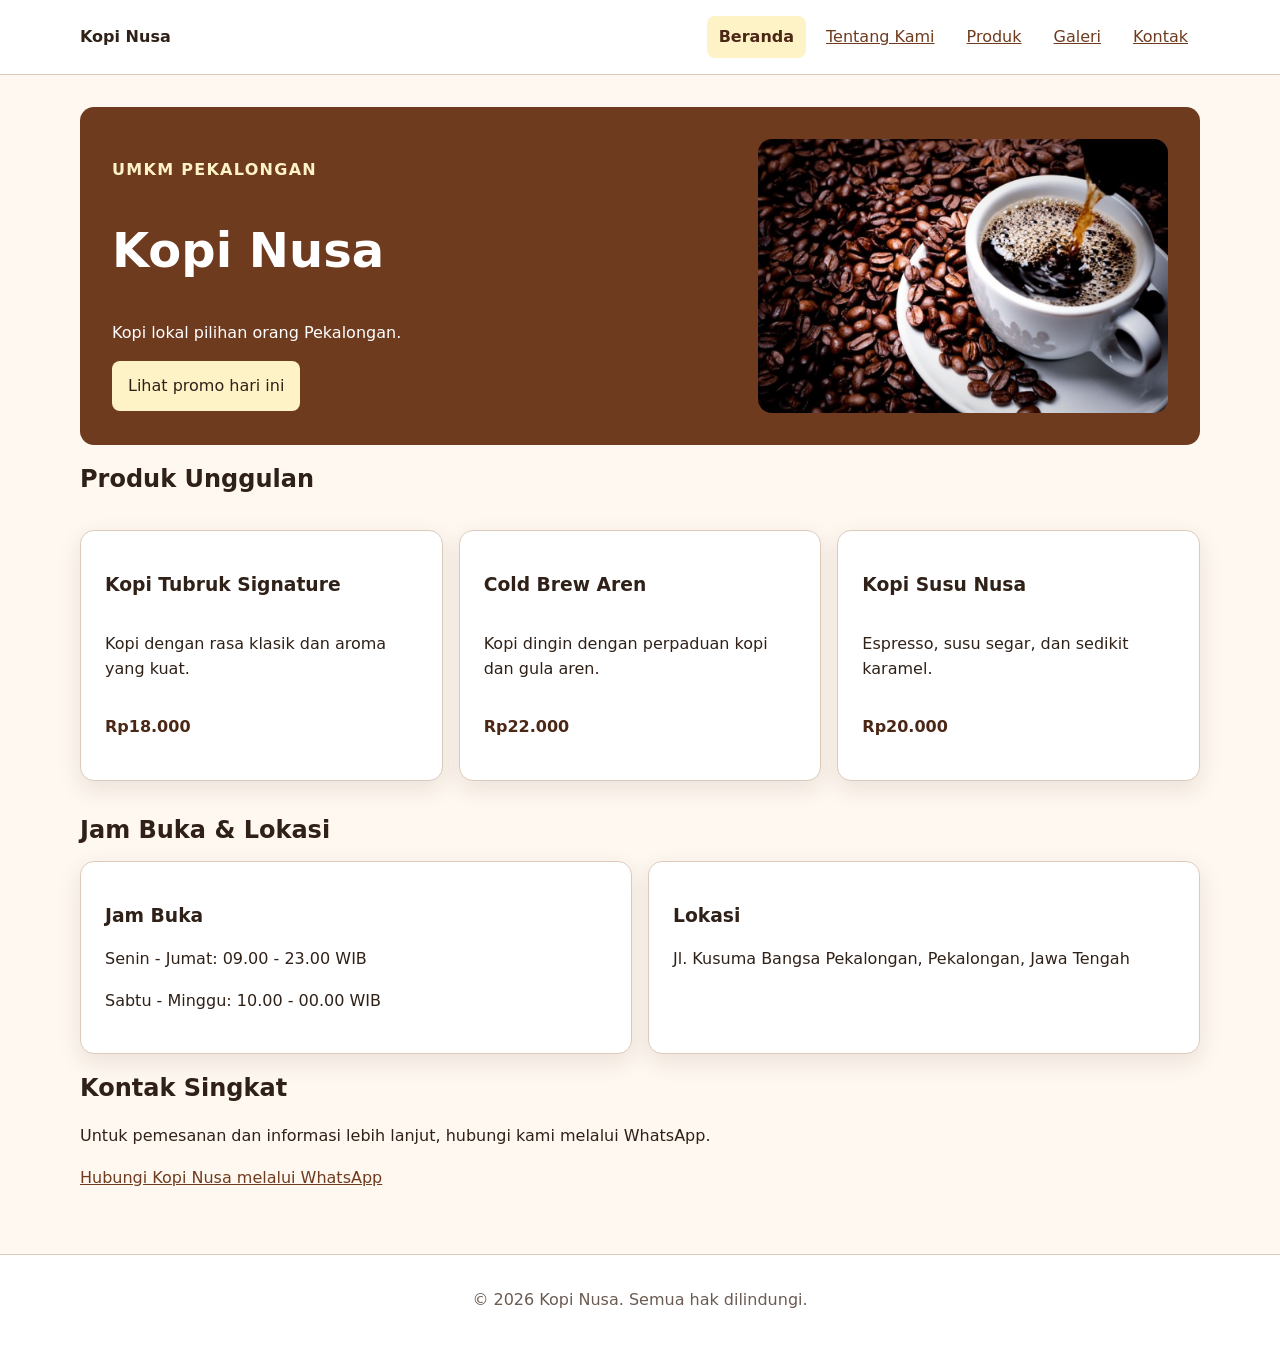
==== commit ec3e46e1: "feat: terapkan responsive mobile-first" ====
--- a/index.html
+++ b/index.html
@@ -1,90 +1,78 @@
 <!doctype html>
 <html lang="id">
 <head>
-    <meta charset="utf-8">
-    <meta name="viewport" content="width=device-width, initial-scale=1">
-    <title>Kopi Nusa - Website UMKM</title>
-    <link rel="stylesheet" href="css/style.css">
+  <meta charset="utf-8">
+  <meta name="viewport" content="width=device-width, initial-scale=1">
+  <title>Kopi Nusa - Website UMKM</title>
+  <link rel="stylesheet" href="css/style.css">
 </head>
 <body>
 <a class="skip-link" href="#konten">Lewati ke konten utama</a>
 <header class="site-header">
-    <nav class="nav" aria-label="Navigasi utama">
-        <a class="brand" href="index.html">Kopi Nusa</a>
-        <ul>
-            <li><a aria-current="page" href="index.html">Beranda</a></li>
-            <li><a href="tentang.html">Tentang Kami</a></li>
-            <li><a href="produk.html">Produk</a></li>
-            <li><a href="galeri.html">Galeri</a></li>
-            <li><a href="kontak.html">Kontak</a></li>
-        </ul>
-    </nav>
+  <nav class="nav" aria-label="Navigasi utama">
+    <a class="brand" href="index.html">Kopi Nusa</a>
+    <ul>
+      <li><a aria-current="page" href="index.html">Beranda</a></li>
+      <li><a href="tentang.html">Tentang Kami</a></li>
+      <li><a href="produk.html">Produk</a></li>
+      <li><a href="galeri.html">Galeri</a></li>
+      <li><a href="kontak.html">Kontak</a></li>
+    </ul>
+  </nav>
 </header>
-    <main id="konten" class="page">
-        <section class="hero">
-            <div class="hero-content">
-                <p class="eyebrow">UMKM PEKALONGAN</p>
-                <h1>Kopi Nusa</h1>
-                <p>Kopi lokal pilihan orang Pekalongan.</p>
-                <button id="promoButton" type="button">Lihat promo hari ini</button>
-            </div>
-            <img class="hero-image" src="assets/images/hero-kopi.png" alt="Produk kopi Kopi Nusa di atas meja">
-        </section>
-        <section>
-            <h2>Produk Unggulan</h2>
-            <div class="product-grid">
-                <article class="product-card">
-                    <h3>Kopi Tubruk Signature</h3>
-                    <p>Kopi dengan rasa klasik dan aroma yang kuat.</p>
-                    <p class="price">Rp18.000</p>
-                    <div class="card-actions">
-                        <a class="button" href="kontak.html">Tanya produk</a>
-                        <a href="produk.html">Lihat produk</a>
-                    </div>
-                </article>
-                <article class="product-card">
-                    <h3>Cold Brew Aren</h3>
-                    <p>Kopi dingin dengan perpaduan kopi dan gula aren.</p>
-                    <p class="price">Rp22.000</p>
-                    <div class="card-actions">
-                        <a class="button" href="kontak.html">Tanya produk</a>
-                        <a href="produk.html">Lihat produk</a>
-                    </div>
-                </article>
-                <article class="product-card">
-                    <h3>Kopi Susu Nusa</h3>
-                    <p>Espresso, susu segar, dan sedikit karamel.</p>
-                    <p class="price">Rp20.000</p>
-                    <div class="card-actions">
-                        <a class="button" href="kontak.html">Tanya produk</a>
-                        <a href="produk.html">Lihat produk</a>
-                    </div>
-                </article>
-            </div>
-        </section>
-        <section class="info-section">
-            <h2>Jam Buka &amp; Lokasi</h2>
-            <div class="info-card">
-                <h3>Jam Buka</h3>
-                <p>Senin - Jumat: 09.00 - 23.00 WIB</p>
-                <p>Sabtu - Minggu: 10.00 - 00.00 WIB</p>
-            </div>
-            <div class="info-card">
-                <h3>Lokasi</h3>
-                <p>Jl. Kusuma Bangsa Pekalongan, Pekalongan, Jawa Tengah</p>
-            </div>
-            </section>
-                <section class="contact-section" id="kontak" aria-labelledby="kontak-title">
-                        <h2 id="kontak-title">Kontak Singkat</h2>
-                        <p>Untuk pemesanan dan informasi lebih lanjut, hubungi kami melalui WhatsApp.</p>
-                        <a href="https://wa.me/6285846058980" target="_blank">
-                            Hubungi Kopi Nusa melalui WhatsApp
-                        </a>
-            </section>
-        </main>
-   <footer class="site-footer">
-        <p>&copy; 2026 Kopi Nusa. Semua hak dilindungi.</p>
-    </footer>
-  <script src="js/scrpit.js"></script>
+<main id="konten" class="page">
+  <section class="hero">
+    <div class="hero-content">
+      <p class="eyebrow">UMKM PEKALONGAN</p>
+      <h1>Kopi Nusa</h1>
+      <p>Kopi lokal pilihan orang Pekalongan.</p>
+      <button id="promoButton" type="button">Lihat promo hari ini</button>
+    </div>
+    <img class="hero-image" src="assets/images/hero-kopi.png" width="1035" height="694" alt="Produk kopi Kopi Nusa di atas meja">
+  </section>
+  <section>
+    <h2>Produk Unggulan</h2>
+    <div class="product-grid">
+      <article class="product-card">
+        <h3>Kopi Tubruk Signature</h3>
+        <p>Kopi dengan rasa klasik dan aroma yang kuat.</p>
+        <p class="price">Rp18.000</p>
+    
+      </article>
+      <article class="product-card">
+        <h3>Cold Brew Aren</h3>
+        <p>Kopi dingin dengan perpaduan kopi dan gula aren.</p>
+        <p class="price">Rp22.000</p>
+      </article>
+      <article class="product-card">
+        <h3>Kopi Susu Nusa</h3>
+        <p>Espresso, susu segar, dan sedikit karamel.</p>
+        <p class="price">Rp20.000</p>
+        
+      </article>
+    </div>
+  </section>
+  <section class="info-section">
+    <h2>Jam Buka &amp; Lokasi</h2>
+    <div class="info-card">
+      <h3>Jam Buka</h3>
+      <p>Senin - Jumat: 09.00 - 23.00 WIB</p>
+      <p>Sabtu - Minggu: 10.00 - 00.00 WIB</p>
+    </div>
+    <div class="info-card">
+      <h3>Lokasi</h3>
+      <p>Jl. Kusuma Bangsa Pekalongan, Pekalongan, Jawa Tengah</p>
+    </div>
+  </section>
+  <section class="contact-section" id="kontak" aria-labelledby="kontak-title">
+    <h2 id="kontak-title">Kontak Singkat</h2>
+    <p>Untuk pemesanan dan informasi lebih lanjut, hubungi kami melalui WhatsApp.</p>
+    <a href="https://wa.me/6285846058980" target="_blank" rel="noopener noreferrer">Hubungi Kopi Nusa melalui WhatsApp</a>
+  </section>
+</main>
+<footer class="site-footer">
+  <p>&copy; 2026 Kopi Nusa. Semua hak dilindungi.</p>
+</footer>
+<script src="js/scrpit.js"></script>
 </body>
 </html>
--- a/css/style.css
+++ b/css/style.css
@@ -23,10 +23,14 @@
   box-sizing: border-box;
 }
 
-html { color-scheme: light; }
+html {
+  color-scheme: light;
+  scroll-behavior: smooth;
+}
 
 body {
   margin: 0;
+  min-width: 0;
   color: var(--color-text);
   background: var(--color-surface-soft);
   font-family: system-ui, -apple-system, BlinkMacSystemFont, "Segoe UI", sans-serif;
@@ -34,30 +38,66 @@
   line-height: 1.6;
 }
 
-img { max-width: 100%; height: auto; }
-a { color: var(--color-primary); }
-a:hover { color: var(--color-primary-strong); }
-
-:focus-visible { 
+img,
+video {
+  display: block;
+  max-width: 100%;
+  height: auto;
+}
+
+audio {
+  max-width: 100%;
+}
+
+a {
+  color: var(--color-primary);
+  overflow-wrap: anywhere;
+}
+
+a:hover {
+  color: var(--color-primary-strong);
+}
+
+:focus-visible {
   outline: 3px solid var(--color-focus);
-  outline-offset: 3px; 
+  outline-offset: 3px;
+}
+
+.hero :focus-visible {
+  outline-color: #fef3c7;
 }
 
 .skip-link {
   position: absolute;
   top: -5rem;
   left: var(--space-3);
+  z-index: 999;
   padding: var(--space-2) var(--space-3);
   color: var(--color-surface);
   background: var(--color-text);
 }
-.skip-link:focus { top: var(--space-3); }
+
+.skip-link:focus {
+  top: var(--space-3);
+}
 
 .site-header,
 .site-footer {
   padding: var(--space-3) var(--space-4);
   background: var(--color-surface);
   border-bottom: 1px solid var(--color-border);
+}
+
+.site-header {
+  padding-inline: 0;
+}
+
+.container {
+  margin-inline: auto;
+}
+
+.site-footer p {
+  margin-inline: auto;
 }
 
 .site-footer {
@@ -69,16 +109,18 @@
 }
 
 .nav,
-.page { 
-  width: min(100% - 2rem, 60rem); 
-  margin-inline: auto; 
+.page {
+  width: min(100% - 2rem, 60rem);
+  margin-inline: auto;
 }
 
 .nav {
   display: flex;
+  flex-direction: column;
   gap: var(--space-3);
-  align-items: center;
+  align-items: flex-start;
   justify-content: space-between;
+  min-width: 0;
 }
 
 .brand {
@@ -91,8 +133,10 @@
 
 .nav ul {
   display: flex;
-  gap: var(--space-2);
+  flex-direction: row;
+  gap: var(--space-1);
   flex-wrap: wrap;
+  width: 100%;
   padding: 0;
   margin: 0;
   list-style: none;
@@ -101,8 +145,13 @@
 .nav li {
   margin: 0;
 }
+
+.nav li a {
+  display: inline-block;
+  padding: var(--space-1) var(--space-2);
+}
+
 .nav a[aria-current="page"] {
-  padding: var(--space-1) var(--space-2);
   color: var(--color-primary-strong);
   font-weight: 700;
   text-decoration: none;
@@ -110,187 +159,38 @@
   border-radius: var(--radius-sm);
 }
 
-.page { padding-block: var(--space-5); }
+.page {
+  padding-block: var(--space-5);
+}
 
 .hero {
   display: grid;
-  grid-template-columns: 1.2fr 0.8fr;
+  grid-template-columns: minmax(0, 1fr);
   gap: var(--space-4);
   align-items: center;
+  min-width: 0;
   padding: var(--space-5);
   color: var(--color-surface);
   background: var(--color-primary);
   border-radius: var(--radius-md);
 }
 
+.hero-content,
+.hero-media {
+  min-width: 0;
+}
+
 .hero-image {
   width: 100%;
+  max-width: 100%;
+  height: auto;
   border-radius: var(--radius-md);
-}
-
-h1,
-h2,
-h3 { 
-  line-height: 1.2; 
-  text-wrap: balance; 
-}
-h1 { 
-  font-size: clamp(2rem, 6vw, 3rem); 
-}
-p,
-li { 
-  max-width: 68ch; 
-}
-.eyebrow { color: var(--color-primary); 
-  font-weight: 800; letter-spacing: 0.08em; 
-  text-transform: uppercase; 
-}
-.hero .eyebrow { 
-  color: #fef3c7; 
-}
-.price { 
-  color: var(--color-primary-strong); 
-  font-weight: 800; 
-}
-
-.button,
-button {
-  display: inline-block;
-  padding: var(--space-2) var(--space-3);
-  color: var(--color-surface);
-  font: inherit;
-  font-weight: 700;
-  text-decoration: none;
-  cursor: pointer;
-  background: var(--color-primary);
-  border: 0;
-  border-radius: var(--radius-sm);
-}
-.button:hover,
-button:hover { 
-  color: var(--color-surface); 
-  background: var(--color-primary-strong); 
-}
-.hero button { 
-  color: var(--color-text); 
-  background: #fef3c7; 
-}
-.hero button:hover { 
-  color: var(--color-text); 
-  background: #fde68a; 
-}
-
-.product-card,
-.media-card,
-.info-card,
-table,
-form {
-  margin-block: var(--space-3);
-  padding: var(--space-3);
-  background: var(--color-surface);
-  border: 1px solid var(--color-border);
-  border-radius: var(--radius-md);
-  box-shadow: var(--shadow-card);
-}
-
-figure { 
-  margin-inline: 0; 
-}
-figcaption,
-caption { 
-  color: var(--color-muted); 
-}
-table { 
-  width: 100%; 
-  border-collapse: collapse; 
-  border-radius: 0; 
-}
-caption { 
-  margin-bottom: var(--space-2); 
-  font-weight: 700; 
-  text-align: left; 
-}
-th,
-td { 
-  padding: var(--space-2); 
-  text-align: left; 
-  border: 1px solid var(--color-border); 
-}
-th { background: var(--color-surface-soft); 
-}
-
-.field { 
-  margin-bottom: var(--space-3); 
-}
-.field label,
-legend { 
-  display: block;
-  margin-bottom: 
-  var(--space-1); 
-  font-weight: 700; 
-}
-
-.field input,
-.field select,
-.field textarea {
-  width: 100%;
-  padding: var(--space-2);
-  color: inherit;
-  font: inherit;
-  background: var(--color-surface);
-  border: 1px solid var(--color-border);
-  border-radius: var(--radius-sm);
-}
-input[type="radio"],
-input[type="checkbox"] { width: auto; }
-fieldset {
-  margin: 0 0 var(--space-3);
-  padding: var(--space-3);
-  border: 1px solid var(--color-border);
-  border-radius: var(--radius-sm);
-}
-audio { max-width: 100%; }
-
-
-.product-card {
-  display: flex;
-  flex-direction: column;
-}
-
-.product-badge {
-  align-self: flex-start;
-  padding: 0.25rem var(--space-2);
-  color: var(--color-primary-strong);
-  font-size: 0.875rem;
-  font-weight: 800;
-  background: #fef3c7;
-  border-radius: 999px;
-}
-
-.card-actions {
-  display: flex;
-  gap: var(--space-2);
-  align-items: center;
-  flex-wrap: wrap;
-  margin-top: auto;
-}
-
-.product-grid,
-.gallery-grid {
-  display: grid;
-  grid-template-columns: repeat(3, minmax(0, 1fr));
-  gap: var(--space-3);
-}
-
-
-.gallery-grid {
-  grid-template-columns: repeat(2, minmax(0, 1fr));
+  object-fit: cover;
 }
 
 .hero-media {
   position: relative;
 }
-
 
 .hero-badge {
   position: absolute;
@@ -303,10 +203,162 @@
   border-radius: 999px;
 }
 
+h1,
+h2,
+h3 {
+  line-height: 1.2;
+  text-wrap: balance;
+}
+
+h1 {
+  font-size: clamp(2rem, 6vw, 3rem);
+}
+
+p,
+li {
+  max-width: 68ch;
+}
+
+.eyebrow {
+  color: var(--color-primary);
+  font-weight: 800;
+  letter-spacing: 0.08em;
+  text-transform: uppercase;
+}
+
+.hero .eyebrow {
+  color: #fef3c7;
+}
+
+.hero figcaption {
+  color: #fef3c7;
+}
+
+.price {
+  color: var(--color-primary-strong);
+  font-weight: 800;
+}
+
+.button,
+button {
+  display: inline-block;
+  max-width: 100%;
+  padding: var(--space-2) var(--space-3);
+  color: var(--color-surface);
+  font: inherit;
+  font-weight: 700;
+  text-decoration: none;
+  overflow-wrap: anywhere;
+  cursor: pointer;
+  background: var(--color-primary);
+  border: 0;
+  border-radius: var(--radius-sm);
+}
+
+.button:hover,
+button:hover {
+  color: var(--color-surface);
+  background: var(--color-primary-strong);
+}
+
+.hero button {
+  color: var(--color-text);
+  background: #fef3c7;
+}
+
+.hero button:hover {
+  color: var(--color-text);
+  background: #fde68a;
+}
+
+.product-card,
+.media-card,
+.info-card,
+form {
+  min-width: 0;
+  margin-block: var(--space-3);
+  padding: var(--space-3);
+  background: var(--color-surface);
+  border: 1px solid var(--color-border);
+  border-radius: var(--radius-md);
+  box-shadow: var(--shadow-card);
+  overflow-wrap: anywhere;
+}
+
+.product-card {
+  display: flex;
+  flex-direction: column;
+}
+
+.product-badge {
+  align-self: flex-start;
+  padding: 0.25rem var(--space-2);
+  color: var(--color-primary-strong);
+  font-size: 0.875rem;
+  font-weight: 800;
+  background: #fef3c7;
+  border-radius: 999px;
+}
+
+.card-actions {
+  display: flex;
+  gap: var(--space-2);
+  align-items: center;
+  flex-wrap: wrap;
+  margin-top: auto;
+}
+
+.card-actions a {
+  max-width: 100%;
+  overflow-wrap: anywhere;
+}
+
+.product-grid,
+.gallery-grid {
+  display: grid;
+  grid-template-columns: minmax(0, 1fr);
+  gap: var(--space-3);
+  min-width: 0;
+}
+
+.product-card img,
+.media-card img {
+  display: block;
+  width: 100%;
+  max-width: 100%;
+  height: auto;
+  object-fit: cover;
+}
+
+figure {
+  margin-inline: 0;
+}
+
+figcaption,
+caption {
+  color: var(--color-muted);
+}
+
+.gallery-grid .media-card,
+.info-section .info-card {
+  margin-block: 0;
+}
+
+.info-section {
+  display: grid;
+  grid-template-columns: minmax(0, 1fr);
+  gap: var(--space-3);
+}
+
+.info-section h2 {
+  grid-column: 1 / -1;
+  margin-block-end: 0;
+}
+
 .nilai-list {
   display: flex;
+  flex-direction: column;
   gap: var(--space-3);
-  flex-wrap: wrap;
   align-items: stretch;
 }
 
@@ -315,30 +367,203 @@
   margin-block: 0;
 }
 
-#preview-form {
-  padding: var(--space-3);
-  white-space: pre-wrap;
+table {
+  width: 100%;
+  border-collapse: collapse;
+}
+
+caption {
+  margin-bottom: var(--space-2);
+  font-weight: 700;
+  text-align: left;
+}
+
+th,
+td {
+  padding: var(--space-2);
+  text-align: left;
+  vertical-align: top;
+  border: 1px solid var(--color-border);
+}
+
+th {
+  background: var(--color-surface-soft);
+}
+
+.table-scroll {
+  max-width: 100%;
+  margin-block: var(--space-3);
+  overflow-x: auto;
+  overscroll-behavior-x: contain;
+}
+
+.table-scroll table {
+  width: 100%;
+  min-width: 40rem;
+  margin-block: 0;
+  background: var(--color-surface);
+  border-collapse: collapse;
+  border-radius: 0;
+}
+
+.table-scroll caption {
+  margin-bottom: var(--space-2);
+  font-weight: 700;
+  text-align: left;
+}
+
+.table-scroll th,
+.table-scroll td {
+  padding: var(--space-2);
+  text-align: left;
+  vertical-align: top;
+  border: 1px solid var(--color-border);
+}
+
+.table-scroll th {
+  background: var(--color-surface-soft);
+}
+
+.table-scroll:focus-visible {
+  outline: 3px solid var(--color-focus);
+  outline-offset: 3px;
+}
+
+.field {
+  min-width: 0;
+  margin-bottom: var(--space-3);
+}
+
+.field label,
+legend {
+  display: block;
+  margin-bottom: var(--space-1);
+  font-weight: 700;
+}
+
+.field input,
+.field select,
+.field textarea {
+  width: 100%;
+  max-width: 100%;
+  min-width: 0;
+  padding: var(--space-2);
+  color: inherit;
+  font: inherit;
   background: var(--color-surface);
   border: 1px solid var(--color-border);
   border-radius: var(--radius-sm);
 }
 
-.hero figcaption {
-  color: #fef3c7;
-}
-
-.info-section {
-  display: grid;
-  grid-template-columns: repeat(2, minmax(0, 1fr));
-  gap: var(--space-3);
-}
-
-.info-section h2 {
-  grid-column: 1 / -1;
-  margin-block-end: 0;
-}
-
-.info-section .info-card,
-.gallery-grid .media-card {
-  margin-block: 0;
+input,
+select,
+textarea,
+button {
+  font: inherit;
+  max-width: 100%;
+}
+
+textarea {
+  resize: vertical;
+}
+
+input[type="radio"],
+input[type="checkbox"] {
+  width: auto;
+}
+
+fieldset {
+  min-width: 0;
+  margin: 0 0 var(--space-3);
+  padding: var(--space-3);
+  border: 1px solid var(--color-border);
+  border-radius: var(--radius-sm);
+}
+
+fieldset label {
+  display: block;
+  margin-block: var(--space-2);
+}
+
+#preview-form {
+  max-width: 100%;
+  padding: var(--space-3);
+  white-space: pre-wrap;
+  overflow-wrap: anywhere;
+  overflow-x: auto;
+  background: var(--color-surface);
+  border: 1px solid var(--color-border);
+  border-radius: var(--radius-sm);
+}
+
+pre {
+  max-width: 100%;
+  overflow-x: auto;
+  white-space: pre-wrap;
+  overflow-wrap: anywhere;
+}
+
+@media (min-width: 40rem) {
+  .nav {
+    flex-direction: row;
+    align-items: center;
+  }
+
+  .nav ul {
+    width: auto;
+    justify-content: flex-end;
+    align-items: center;
+  }
+}
+
+@media (min-width: 42rem) {
+  .gallery-grid {
+    grid-template-columns: repeat(2, minmax(0, 1fr));
+  }
+
+  .nilai-list {
+    flex-direction: row;
+    flex-wrap: wrap;
+  }
+}
+
+
+@media (min-width: 48rem) {
+  .hero {
+    grid-template-columns: minmax(0, 1.2fr) minmax(0, 0.8fr);
+  }
+
+  .product-grid {
+    grid-template-columns: repeat(3, minmax(0, 1fr));
+  }
+
+  .info-section {
+    grid-template-columns: repeat(2, minmax(0, 1fr));
+  }
+
+  .page {
+    padding-block: var(--space-5);
+  }
+}
+
+@media (min-width: 60rem) {
+  .container,
+  .nav,
+  .page {
+    width: min(100% - 3rem, 70rem);
+  }
+
+  .nav {
+    justify-content: space-between;
+  }
+
+  .hero {
+    gap: var(--space-5);
+  }
+
+  .product-card,
+  .media-card,
+  .info-card {
+    padding: var(--space-4);
+  }
 }
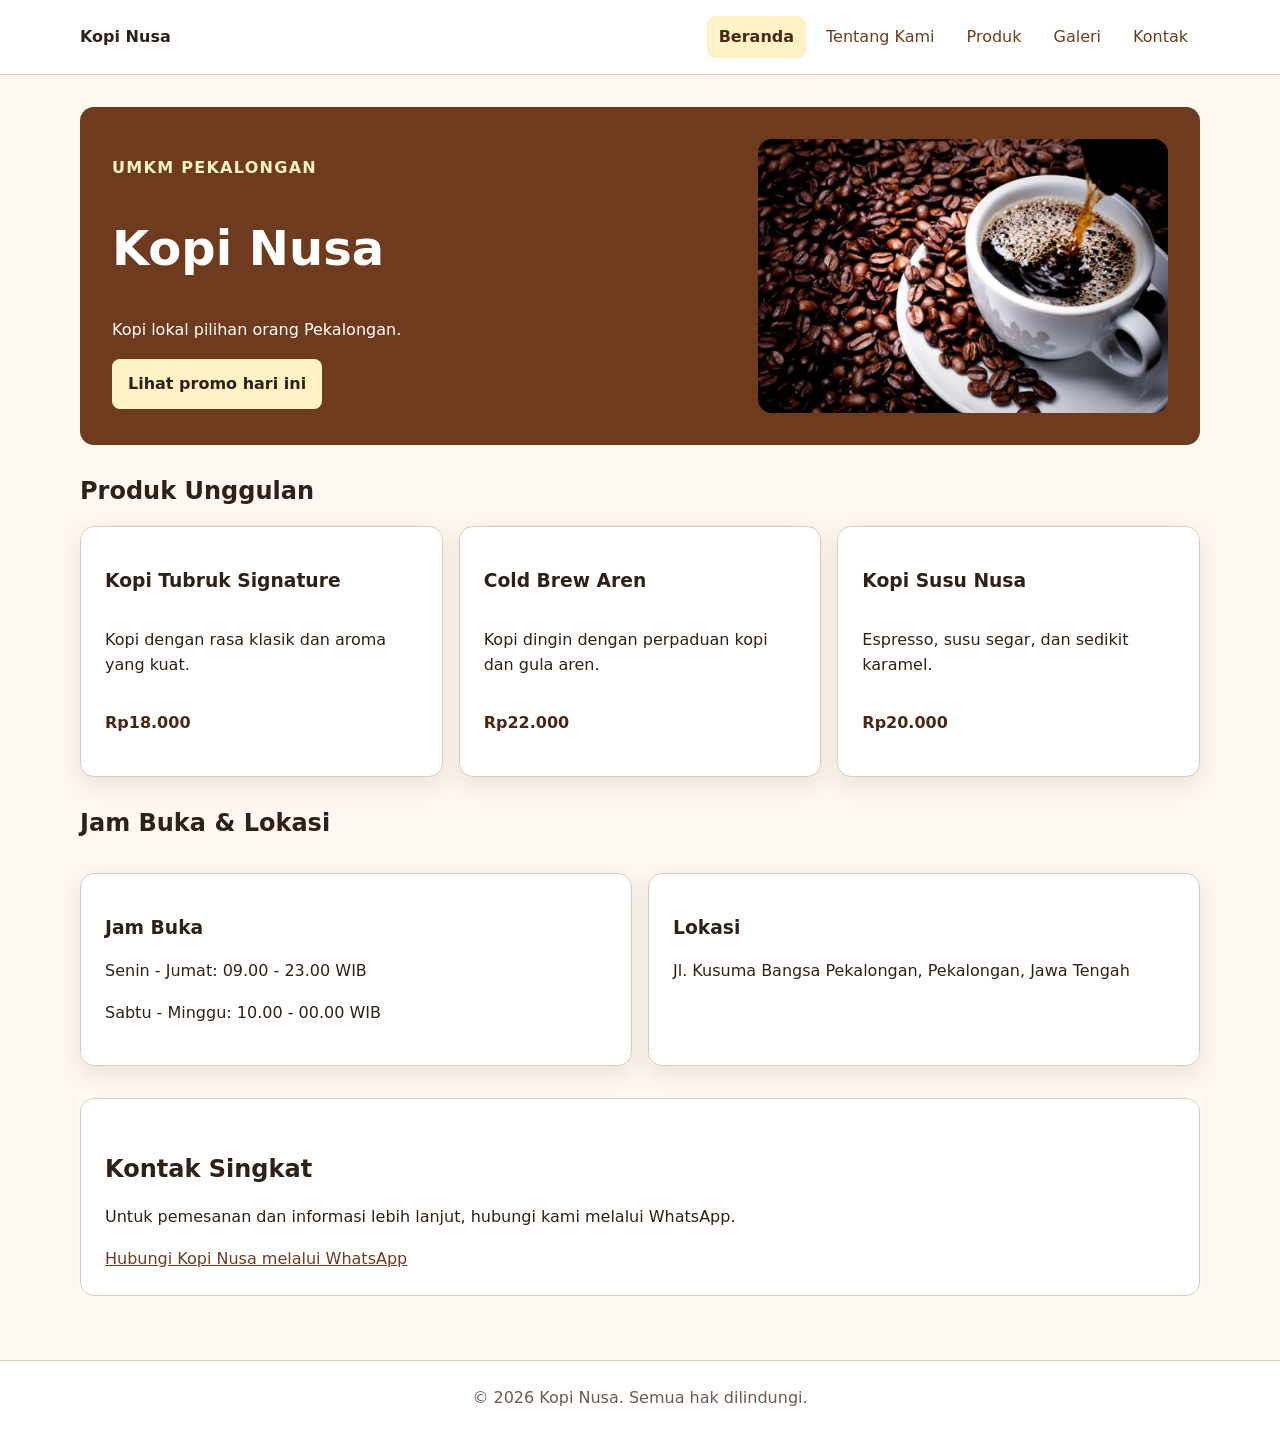
==== commit 1d5e924d: "tambahkan hamburger menu mobile view dan update header navbar sesuai saran" ====
--- a/index.html
+++ b/index.html
@@ -7,11 +7,29 @@
   <link rel="stylesheet" href="css/style.css">
 </head>
 <body>
+
 <a class="skip-link" href="#konten">Lewati ke konten utama</a>
+
 <header class="site-header">
-  <nav class="nav" aria-label="Navigasi utama">
+  <nav class="nav container" aria-label="Navigasi utama">
     <a class="brand" href="index.html">Kopi Nusa</a>
-    <ul>
+
+    <details class="mobile-menu">
+      <summary aria-label="Buka menu navigasi">
+        <span class="hamburger" aria-hidden="true">☰</span>
+        <span>Menu</span>
+      </summary>
+
+      <ul>
+        <li><a aria-current="page" href="index.html">Beranda</a></li>
+        <li><a href="tentang.html">Tentang Kami</a></li>
+        <li><a href="produk.html">Produk</a></li>
+        <li><a href="galeri.html">Galeri</a></li>
+        <li><a href="kontak.html">Kontak</a></li>
+      </ul>
+    </details>
+
+    <ul class="desktop-menu">
       <li><a aria-current="page" href="index.html">Beranda</a></li>
       <li><a href="tentang.html">Tentang Kami</a></li>
       <li><a href="produk.html">Produk</a></li>
@@ -20,7 +38,9 @@
     </ul>
   </nav>
 </header>
-<main id="konten" class="page">
+
+<main id="konten" class="page container">
+
   <section class="hero">
     <div class="hero-content">
       <p class="eyebrow">UMKM PEKALONGAN</p>
@@ -28,51 +48,74 @@
       <p>Kopi lokal pilihan orang Pekalongan.</p>
       <button id="promoButton" type="button">Lihat promo hari ini</button>
     </div>
-    <img class="hero-image" src="assets/images/hero-kopi.png" width="1035" height="694" alt="Produk kopi Kopi Nusa di atas meja">
+
+    <img
+      class="hero-image"
+      src="assets/images/hero-kopi.png"
+      width="1035"
+      height="694"
+      alt="Produk kopi Kopi Nusa di atas meja">
   </section>
+
   <section>
     <h2>Produk Unggulan</h2>
+
     <div class="product-grid">
+
       <article class="product-card">
         <h3>Kopi Tubruk Signature</h3>
         <p>Kopi dengan rasa klasik dan aroma yang kuat.</p>
         <p class="price">Rp18.000</p>
-    
       </article>
+
       <article class="product-card">
         <h3>Cold Brew Aren</h3>
         <p>Kopi dingin dengan perpaduan kopi dan gula aren.</p>
         <p class="price">Rp22.000</p>
       </article>
+
       <article class="product-card">
         <h3>Kopi Susu Nusa</h3>
         <p>Espresso, susu segar, dan sedikit karamel.</p>
         <p class="price">Rp20.000</p>
-        
       </article>
+
     </div>
   </section>
+
   <section class="info-section">
     <h2>Jam Buka &amp; Lokasi</h2>
+
     <div class="info-card">
       <h3>Jam Buka</h3>
       <p>Senin - Jumat: 09.00 - 23.00 WIB</p>
       <p>Sabtu - Minggu: 10.00 - 00.00 WIB</p>
     </div>
+
     <div class="info-card">
       <h3>Lokasi</h3>
       <p>Jl. Kusuma Bangsa Pekalongan, Pekalongan, Jawa Tengah</p>
     </div>
   </section>
+
   <section class="contact-section" id="kontak" aria-labelledby="kontak-title">
     <h2 id="kontak-title">Kontak Singkat</h2>
     <p>Untuk pemesanan dan informasi lebih lanjut, hubungi kami melalui WhatsApp.</p>
-    <a href="https://wa.me/6285846058980" target="_blank" rel="noopener noreferrer">Hubungi Kopi Nusa melalui WhatsApp</a>
+    <a
+      href="https://wa.me/6285846058980"
+      target="_blank"
+      rel="noopener noreferrer">
+      Hubungi Kopi Nusa melalui WhatsApp
+    </a>
   </section>
+
 </main>
+
 <footer class="site-footer">
   <p>&copy; 2026 Kopi Nusa. Semua hak dilindungi.</p>
 </footer>
+
 <script src="js/scrpit.js"></script>
+
 </body>
 </html>
--- a/css/style.css
+++ b/css/style.css
@@ -7,16 +7,18 @@
   --color-surface-soft: #fff8f0;
   --color-border: #dccbbc;
   --color-focus: #1d4ed8;
+
   --space-1: 0.5rem;
   --space-2: 0.75rem;
   --space-3: 1rem;
   --space-4: 1.5rem;
   --space-5: 2rem;
+
   --radius-sm: 0.5rem;
   --radius-md: 0.875rem;
+
   --shadow-card: 0 0.5rem 1.5rem rgb(47 33 24 / 0.1);
 }
-
 *,
 *::before,
 *::after {
@@ -24,7 +26,6 @@
 }
 
 html {
-  color-scheme: light;
   scroll-behavior: smooth;
 }
 
@@ -36,16 +37,19 @@
   font-family: system-ui, -apple-system, BlinkMacSystemFont, "Segoe UI", sans-serif;
   font-size: 1rem;
   line-height: 1.6;
+  overflow-x: hidden;
 }
 
 img,
 video {
   display: block;
+  width: auto;
   max-width: 100%;
   height: auto;
 }
 
 audio {
+  display: block;
   max-width: 100%;
 }
 
@@ -56,152 +60,190 @@
 
 a:hover {
   color: var(--color-primary-strong);
+}
+
+button,
+input,
+select,
+textarea {
+  font: inherit;
 }
 
 :focus-visible {
   outline: 3px solid var(--color-focus);
   outline-offset: 3px;
 }
-
-.hero :focus-visible {
-  outline-color: #fef3c7;
-}
-
 .skip-link {
   position: absolute;
   top: -5rem;
   left: var(--space-3);
-  z-index: 999;
+  z-index: 9999;
   padding: var(--space-2) var(--space-3);
   color: var(--color-surface);
   background: var(--color-text);
+  text-decoration: none;
+  border-radius: var(--radius-sm);
 }
 
 .skip-link:focus {
   top: var(--space-3);
 }
 
-.site-header,
-.site-footer {
-  padding: var(--space-3) var(--space-4);
-  background: var(--color-surface);
-  border-bottom: 1px solid var(--color-border);
-}
-
-.site-header {
-  padding-inline: 0;
-}
-
-.container {
-  margin-inline: auto;
-}
-
-.site-footer p {
-  margin-inline: auto;
-}
-
-.site-footer {
-  margin-top: var(--space-5);
-  color: var(--color-muted);
-  text-align: center;
-  border-top: 1px solid var(--color-border);
-  border-bottom: 0;
-}
-
+
+.container,
 .nav,
 .page {
-  width: min(100% - 2rem, 60rem);
+  width: min(100% - 2rem, 70rem);
   margin-inline: auto;
+}
+
+
+.site-header {
+  background: var(--color-surface);
+  border-bottom: 1px solid var(--color-border);
 }
 
 .nav {
   display: flex;
-  flex-direction: column;
+  flex-direction: row;
+  align-items: center;
+  justify-content: space-between;
   gap: var(--space-3);
-  align-items: flex-start;
-  justify-content: space-between;
-  min-width: 0;
-}
-
+  min-width: 0;
+  padding-block: var(--space-3);
+}
 .brand {
   display: inline-block;
-  margin-bottom: 0;
+  flex: 0 0 auto;
   color: var(--color-text);
   font-weight: 800;
   text-decoration: none;
-}
-
-.nav ul {
+  white-space: nowrap;
+}
+
+.mobile-menu {
+  position: relative;
+  display: block;
+  flex: 0 0 auto;
+  width: auto;
+  margin-left: auto;
+}
+
+.mobile-menu summary {
   display: flex;
-  flex-direction: row;
+  align-items: center;
+  justify-content: center;
+  gap: 0.4rem;
+  width: fit-content;
+  padding: var(--space-1) var(--space-2);
+  color: var(--color-primary);
+  font-weight: 700;
+  cursor: pointer;
+  list-style: none;
+  background: var(--color-surface);
+  border: 1px solid var(--color-border);
+  border-radius: var(--radius-sm);
+}
+
+.mobile-menu summary::-webkit-details-marker {
+  display: none;
+}
+
+.mobile-menu summary:hover {
+  color: var(--color-primary-strong);
+  background: var(--color-surface-soft);
+}
+
+.hamburger {
+  display: inline-block;
+  font-size: 1.35rem;
+  line-height: 1;
+}
+
+.mobile-menu ul {
+  position: absolute;
+  top: calc(100% + 0.5rem);
+  right: 0;
+  z-index: 1000;
+
+  display: flex;
+  flex-direction: column;
   gap: var(--space-1);
+
+  width: max-content;
+  min-width: 12rem;
+  max-width: min(15rem, calc(100vw - 2rem));
+
+  margin: 0;
+  padding: var(--space-2);
+
+  list-style: none;
+  background: var(--color-surface);
+  border: 1px solid var(--color-border);
+  border-radius: var(--radius-sm);
+  box-shadow: var(--shadow-card);
+}
+
+.mobile-menu li {
+  margin: 0;
+  padding: 0;
+}
+
+.mobile-menu a {
+  display: block;
+  width: 100%;
+  padding: var(--space-2);
+  color: var(--color-text);
+  text-decoration: none;
+  border-radius: var(--radius-sm);
+}
+
+.mobile-menu a:hover {
+  color: var(--color-primary-strong);
+  background: var(--color-surface-soft);
+}
+
+.mobile-menu a[aria-current="page"] {
+  color: var(--color-primary-strong);
+  font-weight: 700;
+  background: #fef3c7;
+}
+
+.desktop-menu {
+  display: none;
+  align-items: center;
+  justify-content: flex-end;
   flex-wrap: wrap;
-  width: 100%;
+  gap: var(--space-1);
+
+  margin: 0;
   padding: 0;
+
+  list-style: none;
+}
+
+.desktop-menu li {
   margin: 0;
-  list-style: none;
-}
-
-.nav li {
-  margin: 0;
-}
-
-.nav li a {
+  padding: 0;
+}
+
+.desktop-menu a {
   display: inline-block;
   padding: var(--space-1) var(--space-2);
-}
-
-.nav a[aria-current="page"] {
+  text-decoration: none;
+  border-radius: var(--radius-sm);
+}
+
+.desktop-menu a[aria-current="page"] {
   color: var(--color-primary-strong);
   font-weight: 700;
-  text-decoration: none;
   background: #fef3c7;
-  border-radius: var(--radius-sm);
-}
-
+}
 .page {
   padding-block: var(--space-5);
-}
-
-.hero {
-  display: grid;
-  grid-template-columns: minmax(0, 1fr);
-  gap: var(--space-4);
-  align-items: center;
-  min-width: 0;
-  padding: var(--space-5);
-  color: var(--color-surface);
-  background: var(--color-primary);
-  border-radius: var(--radius-md);
-}
-
-.hero-content,
-.hero-media {
-  min-width: 0;
-}
-
-.hero-image {
-  width: 100%;
-  max-width: 100%;
-  height: auto;
-  border-radius: var(--radius-md);
-  object-fit: cover;
-}
-
-.hero-media {
-  position: relative;
-}
-
-.hero-badge {
-  position: absolute;
-  inset-block-start: var(--space-2);
-  inset-inline-end: var(--space-2);
-  padding: 0.25rem var(--space-2);
-  color: var(--color-primary-strong);
-  font-weight: 800;
-  background: #fef3c7;
-  border-radius: 999px;
-}
+  min-width: 0;
+}
+
 
 h1,
 h2,
@@ -214,9 +256,73 @@
   font-size: clamp(2rem, 6vw, 3rem);
 }
 
+h2 {
+  margin-top: var(--space-5);
+}
+
 p,
 li {
   max-width: 68ch;
+}
+
+.hero {
+  display: grid;
+  grid-template-columns: minmax(0, 1fr);
+  gap: var(--space-4);
+
+  min-width: 0;
+  padding: var(--space-5);
+
+  color: var(--color-surface);
+  background: var(--color-primary);
+
+  border-radius: var(--radius-md);
+}
+
+.hero-content,
+.hero-media {
+  min-width: 0;
+}
+
+.hero-content {
+  overflow-wrap: anywhere;
+}
+
+.hero .eyebrow {
+  color: #fef3c7;
+}
+
+.hero-image {
+  display: block;
+  width: 100%;
+  max-width: 100%;
+  height: auto;
+  border-radius: var(--radius-md);
+  object-fit: cover;
+}
+
+.hero-media {
+  position: relative;
+  min-width: 0;
+}
+
+.hero-badge {
+  position: absolute;
+  top: var(--space-2);
+  right: var(--space-2);
+
+  padding: 0.25rem var(--space-2);
+
+  color: var(--color-primary-strong);
+  font-weight: 800;
+
+  background: #fef3c7;
+  border-radius: 999px;
+}
+
+.hero figcaption {
+  margin-top: var(--space-1);
+  color: #fef3c7;
 }
 
 .eyebrow {
@@ -226,33 +332,23 @@
   text-transform: uppercase;
 }
 
-.hero .eyebrow {
-  color: #fef3c7;
-}
-
-.hero figcaption {
-  color: #fef3c7;
-}
-
-.price {
-  color: var(--color-primary-strong);
-  font-weight: 800;
-}
-
 .button,
 button {
   display: inline-block;
   max-width: 100%;
+
   padding: var(--space-2) var(--space-3);
+
   color: var(--color-surface);
-  font: inherit;
   font-weight: 700;
   text-decoration: none;
-  overflow-wrap: anywhere;
-  cursor: pointer;
+
   background: var(--color-primary);
   border: 0;
   border-radius: var(--radius-sm);
+
+  cursor: pointer;
+  overflow-wrap: anywhere;
 }
 
 .button:hover,
@@ -270,42 +366,60 @@
   color: var(--color-text);
   background: #fde68a;
 }
-
-.product-card,
-.media-card,
-.info-card,
-form {
-  min-width: 0;
-  margin-block: var(--space-3);
-  padding: var(--space-3);
-  background: var(--color-surface);
-  border: 1px solid var(--color-border);
-  border-radius: var(--radius-md);
-  box-shadow: var(--shadow-card);
-  overflow-wrap: anywhere;
-}
-
+.product-grid {
+  display: grid;
+  grid-template-columns: minmax(0, 1fr);
+  gap: var(--space-3);
+
+  min-width: 0;
+  width: 100%;
+}
 .product-card {
   display: flex;
   flex-direction: column;
+
+  min-width: 0;
+  padding: var(--space-3);
+
+  background: var(--color-surface);
+  border: 1px solid var(--color-border);
+  border-radius: var(--radius-md);
+  box-shadow: var(--shadow-card);
+
+  overflow-wrap: anywhere;
+}
+
+.product-card h3,
+.product-card p {
+  min-width: 0;
 }
 
 .product-badge {
   align-self: flex-start;
+
   padding: 0.25rem var(--space-2);
+
   color: var(--color-primary-strong);
   font-size: 0.875rem;
   font-weight: 800;
+
   background: #fef3c7;
   border-radius: 999px;
 }
 
+.price {
+  color: var(--color-primary-strong);
+  font-weight: 800;
+}
+
 .card-actions {
   display: flex;
-  gap: var(--space-2);
   align-items: center;
   flex-wrap: wrap;
+  gap: var(--space-2);
+
   margin-top: auto;
+  padding-top: var(--space-2);
 }
 
 .card-actions a {
@@ -313,35 +427,39 @@
   overflow-wrap: anywhere;
 }
 
-.product-grid,
 .gallery-grid {
   display: grid;
   grid-template-columns: minmax(0, 1fr);
   gap: var(--space-3);
-  min-width: 0;
-}
-
-.product-card img,
+
+  min-width: 0;
+}
+
+.media-card {
+  min-width: 0;
+  margin: 0;
+  padding: var(--space-3);
+
+  background: var(--color-surface);
+  border: 1px solid var(--color-border);
+  border-radius: var(--radius-md);
+  box-shadow: var(--shadow-card);
+
+  overflow-wrap: anywhere;
+}
+
 .media-card img {
   display: block;
   width: 100%;
   max-width: 100%;
   height: auto;
   object-fit: cover;
-}
-
-figure {
-  margin-inline: 0;
+  border-radius: var(--radius-sm);
 }
 
 figcaption,
 caption {
   color: var(--color-muted);
-}
-
-.gallery-grid .media-card,
-.info-section .info-card {
-  margin-block: 0;
 }
 
 .info-section {
@@ -352,7 +470,18 @@
 
 .info-section h2 {
   grid-column: 1 / -1;
-  margin-block-end: 0;
+}
+
+.info-card {
+  min-width: 0;
+  padding: var(--space-3);
+
+  background: var(--color-surface);
+  border: 1px solid var(--color-border);
+  border-radius: var(--radius-md);
+  box-shadow: var(--shadow-card);
+
+  overflow-wrap: anywhere;
 }
 
 .nilai-list {
@@ -364,16 +493,41 @@
 
 .nilai-list .info-card {
   flex: 1 1 12rem;
-  margin-block: 0;
+}
+
+.table-scroll {
+  width: 100%;
+  max-width: 100%;
+
+  margin-block: var(--space-3);
+
+  overflow-x: auto;
+  overflow-y: hidden;
+
+  overscroll-behavior-x: contain;
+}
+
+.table-scroll:focus-visible {
+  outline: 3px solid var(--color-focus);
+  outline-offset: 3px;
+}
+
+.table-scroll table {
+  width: 100%;
+  min-width: 40rem;
+
+  margin: 0;
+
+  background: var(--color-surface);
+  border-collapse: collapse;
 }
 
 table {
-  width: 100%;
   border-collapse: collapse;
 }
 
 caption {
-  margin-bottom: var(--space-2);
+  padding-bottom: var(--space-2);
   font-weight: 700;
   text-align: left;
 }
@@ -390,43 +544,18 @@
   background: var(--color-surface-soft);
 }
 
-.table-scroll {
-  max-width: 100%;
-  margin-block: var(--space-3);
-  overflow-x: auto;
-  overscroll-behavior-x: contain;
-}
-
-.table-scroll table {
-  width: 100%;
-  min-width: 40rem;
-  margin-block: 0;
-  background: var(--color-surface);
-  border-collapse: collapse;
-  border-radius: 0;
-}
-
-.table-scroll caption {
-  margin-bottom: var(--space-2);
-  font-weight: 700;
-  text-align: left;
-}
-
-.table-scroll th,
-.table-scroll td {
-  padding: var(--space-2);
-  text-align: left;
-  vertical-align: top;
-  border: 1px solid var(--color-border);
-}
-
-.table-scroll th {
-  background: var(--color-surface-soft);
-}
-
-.table-scroll:focus-visible {
-  outline: 3px solid var(--color-focus);
-  outline-offset: 3px;
+/* =========================
+   FORM
+========================= */
+
+form {
+  min-width: 0;
+  padding: var(--space-3);
+
+  background: var(--color-surface);
+  border: 1px solid var(--color-border);
+  border-radius: var(--radius-md);
+  box-shadow: var(--shadow-card);
 }
 
 .field {
@@ -444,53 +573,58 @@
 .field input,
 .field select,
 .field textarea {
+  display: block;
+
   width: 100%;
   max-width: 100%;
   min-width: 0;
+
   padding: var(--space-2);
-  color: inherit;
+
+  color: var(--color-text);
   font: inherit;
-  background: var(--color-surface);
-  border: 1px solid var(--color-border);
-  border-radius: var(--radius-sm);
-}
-
-input,
-select,
-textarea,
-button {
-  font: inherit;
-  max-width: 100%;
-}
-
-textarea {
+
+  background: var(--color-surface);
+  border: 1px solid var(--color-border);
+  border-radius: var(--radius-sm);
+}
+
+.field textarea {
   resize: vertical;
+}
+
+fieldset {
+  min-width: 0;
+  margin: 0 0 var(--space-3);
+  padding: var(--space-3);
+
+  border: 1px solid var(--color-border);
+  border-radius: var(--radius-sm);
+}
+
+fieldset label {
+  display: block;
+  margin-block: var(--space-2);
 }
 
 input[type="radio"],
 input[type="checkbox"] {
   width: auto;
-}
-
-fieldset {
-  min-width: 0;
-  margin: 0 0 var(--space-3);
+  max-width: none;
+}
+
+/* =========================
+   FORM PREVIEW
+========================= */
+
+#preview-form {
+  max-width: 100%;
   padding: var(--space-3);
-  border: 1px solid var(--color-border);
-  border-radius: var(--radius-sm);
-}
-
-fieldset label {
-  display: block;
-  margin-block: var(--space-2);
-}
-
-#preview-form {
-  max-width: 100%;
-  padding: var(--space-3);
+
   white-space: pre-wrap;
   overflow-wrap: anywhere;
   overflow-x: auto;
+
   background: var(--color-surface);
   border: 1px solid var(--color-border);
   border-radius: var(--radius-sm);
@@ -498,67 +632,91 @@
 
 pre {
   max-width: 100%;
+  white-space: pre-wrap;
+  overflow-wrap: anywhere;
   overflow-x: auto;
-  white-space: pre-wrap;
-  overflow-wrap: anywhere;
+}
+
+/* =========================
+   CONTACT
+========================= */
+
+.contact-section {
+  min-width: 0;
+  margin-top: var(--space-5);
+  padding: var(--space-4);
+
+  background: var(--color-surface);
+  border: 1px solid var(--color-border);
+  border-radius: var(--radius-md);
+
+  overflow-wrap: anywhere;
+}
+
+.site-footer {
+  margin-top: var(--space-5);
+  padding: var(--space-4) var(--space-3);
+
+  color: var(--color-muted);
+  text-align: center;
+
+  background: var(--color-surface);
+  border-top: 1px solid var(--color-border);
+}
+
+.site-footer p {
+  margin: 0 auto;
 }
 
 @media (min-width: 40rem) {
-  .nav {
-    flex-direction: row;
-    align-items: center;
-  }
-
-  .nav ul {
-    width: auto;
-    justify-content: flex-end;
-    align-items: center;
-  }
-}
-
-@media (min-width: 42rem) {
-  .gallery-grid {
-    grid-template-columns: repeat(2, minmax(0, 1fr));
-  }
-
-  .nilai-list {
-    flex-direction: row;
-    flex-wrap: wrap;
-  }
-}
-
-
-@media (min-width: 48rem) {
-  .hero {
-    grid-template-columns: minmax(0, 1.2fr) minmax(0, 0.8fr);
-  }
-
-  .product-grid {
-    grid-template-columns: repeat(3, minmax(0, 1fr));
-  }
-
-  .info-section {
-    grid-template-columns: repeat(2, minmax(0, 1fr));
-  }
-
-  .page {
-    padding-block: var(--space-5);
-  }
-}
-
-@media (min-width: 60rem) {
+
   .container,
   .nav,
   .page {
     width: min(100% - 3rem, 70rem);
   }
 
+  .mobile-menu {
+    display: none;
+  }
+
+  .desktop-menu {
+    display: flex;
+  }
+
   .nav {
+    flex-direction: row;
+    align-items: center;
     justify-content: space-between;
   }
 
+  .gallery-grid {
+    grid-template-columns: repeat(2, minmax(0, 1fr));
+  }
+
+  .nilai-list {
+    flex-direction: row;
+    flex-wrap: wrap;
+  }
+
+  .info-card {
+    flex: 1 1 12rem;
+  }
+}
+
+@media (min-width: 48rem) {
+
   .hero {
+    grid-template-columns: minmax(0, 1.2fr) minmax(0, 0.8fr);
     gap: var(--space-5);
+  }
+
+  .product-grid {
+    grid-template-columns: repeat(3, minmax(0, 1fr));
+  }
+
+  .info-section {
+    grid-template-columns: repeat(2, minmax(0, 1fr));
   }
 
   .product-card,
@@ -566,4 +724,17 @@
   .info-card {
     padding: var(--space-4);
   }
+}
+
+@media (min-width: 60rem) {
+
+  .container,
+  .nav,
+  .page {
+    width: min(100% - 4rem, 70rem);
+  }
+
+  .hero {
+    gap: var(--space-5);
+  }
 }
